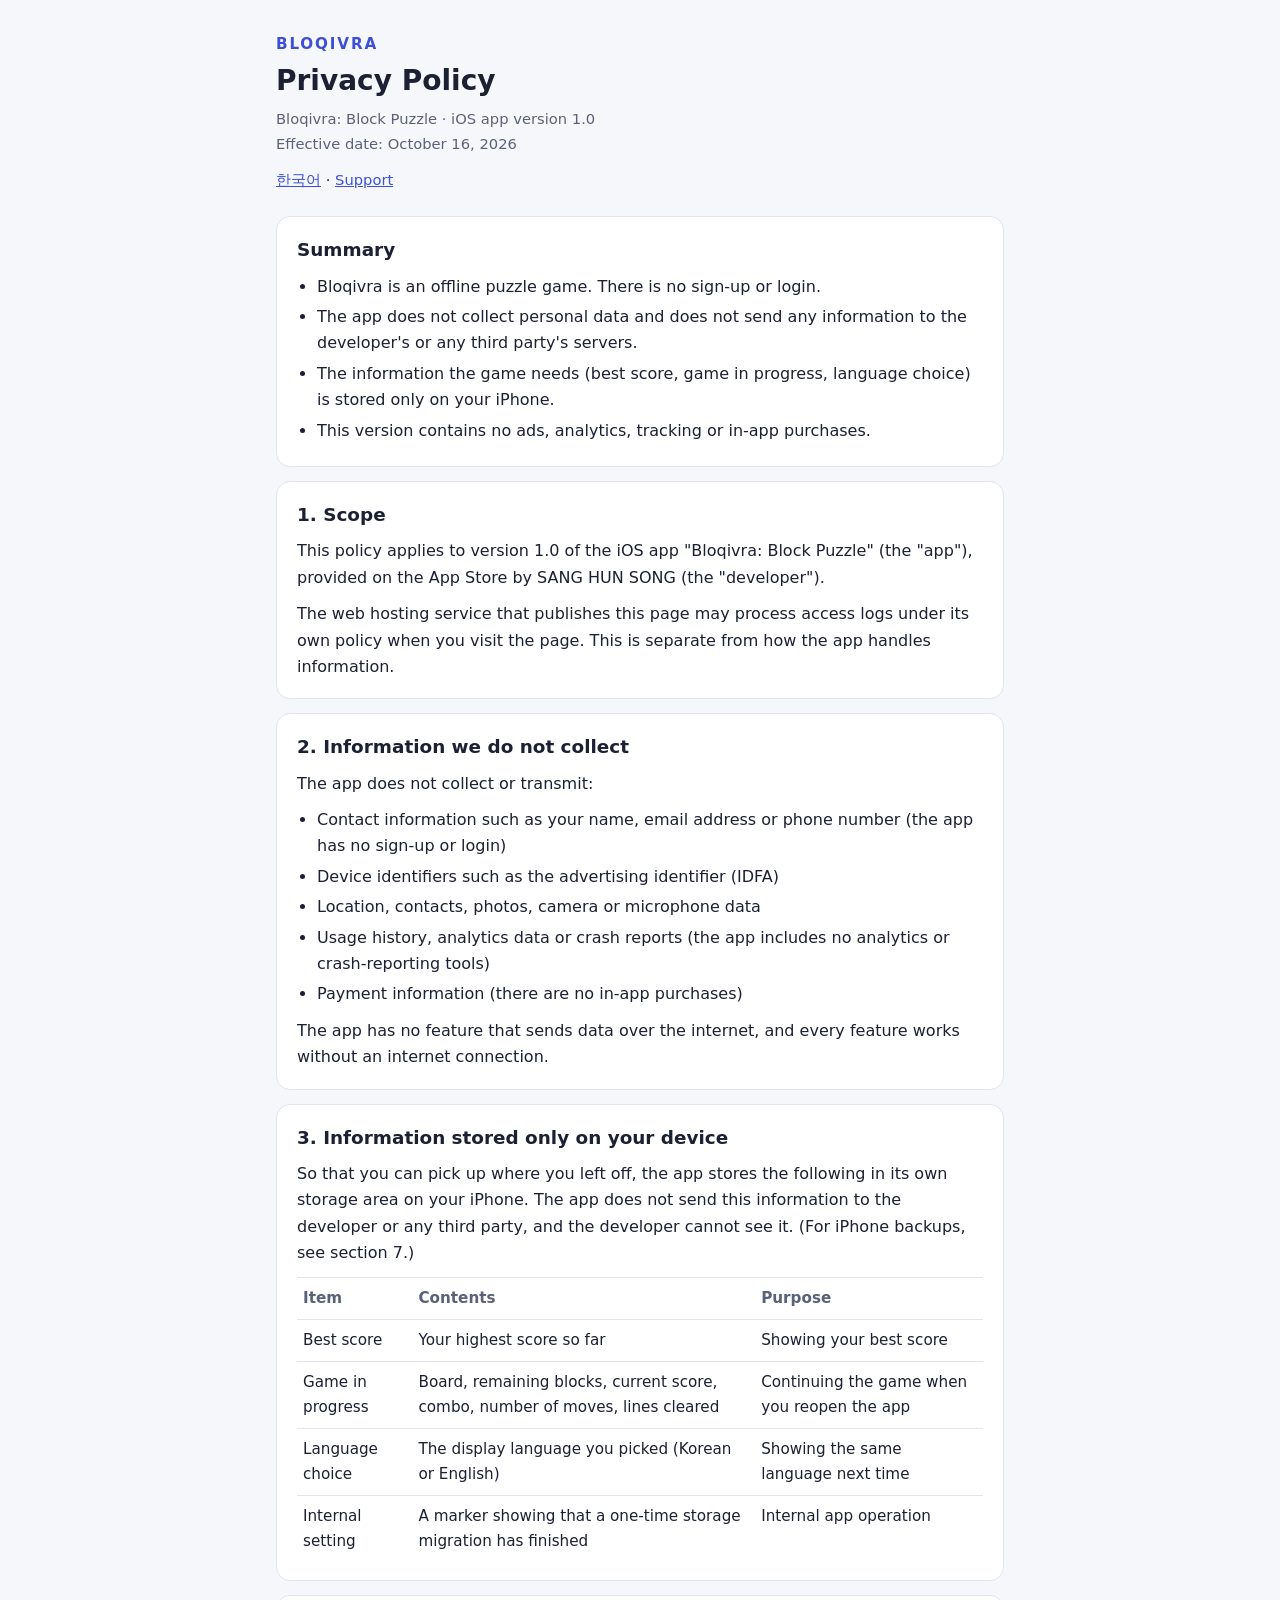
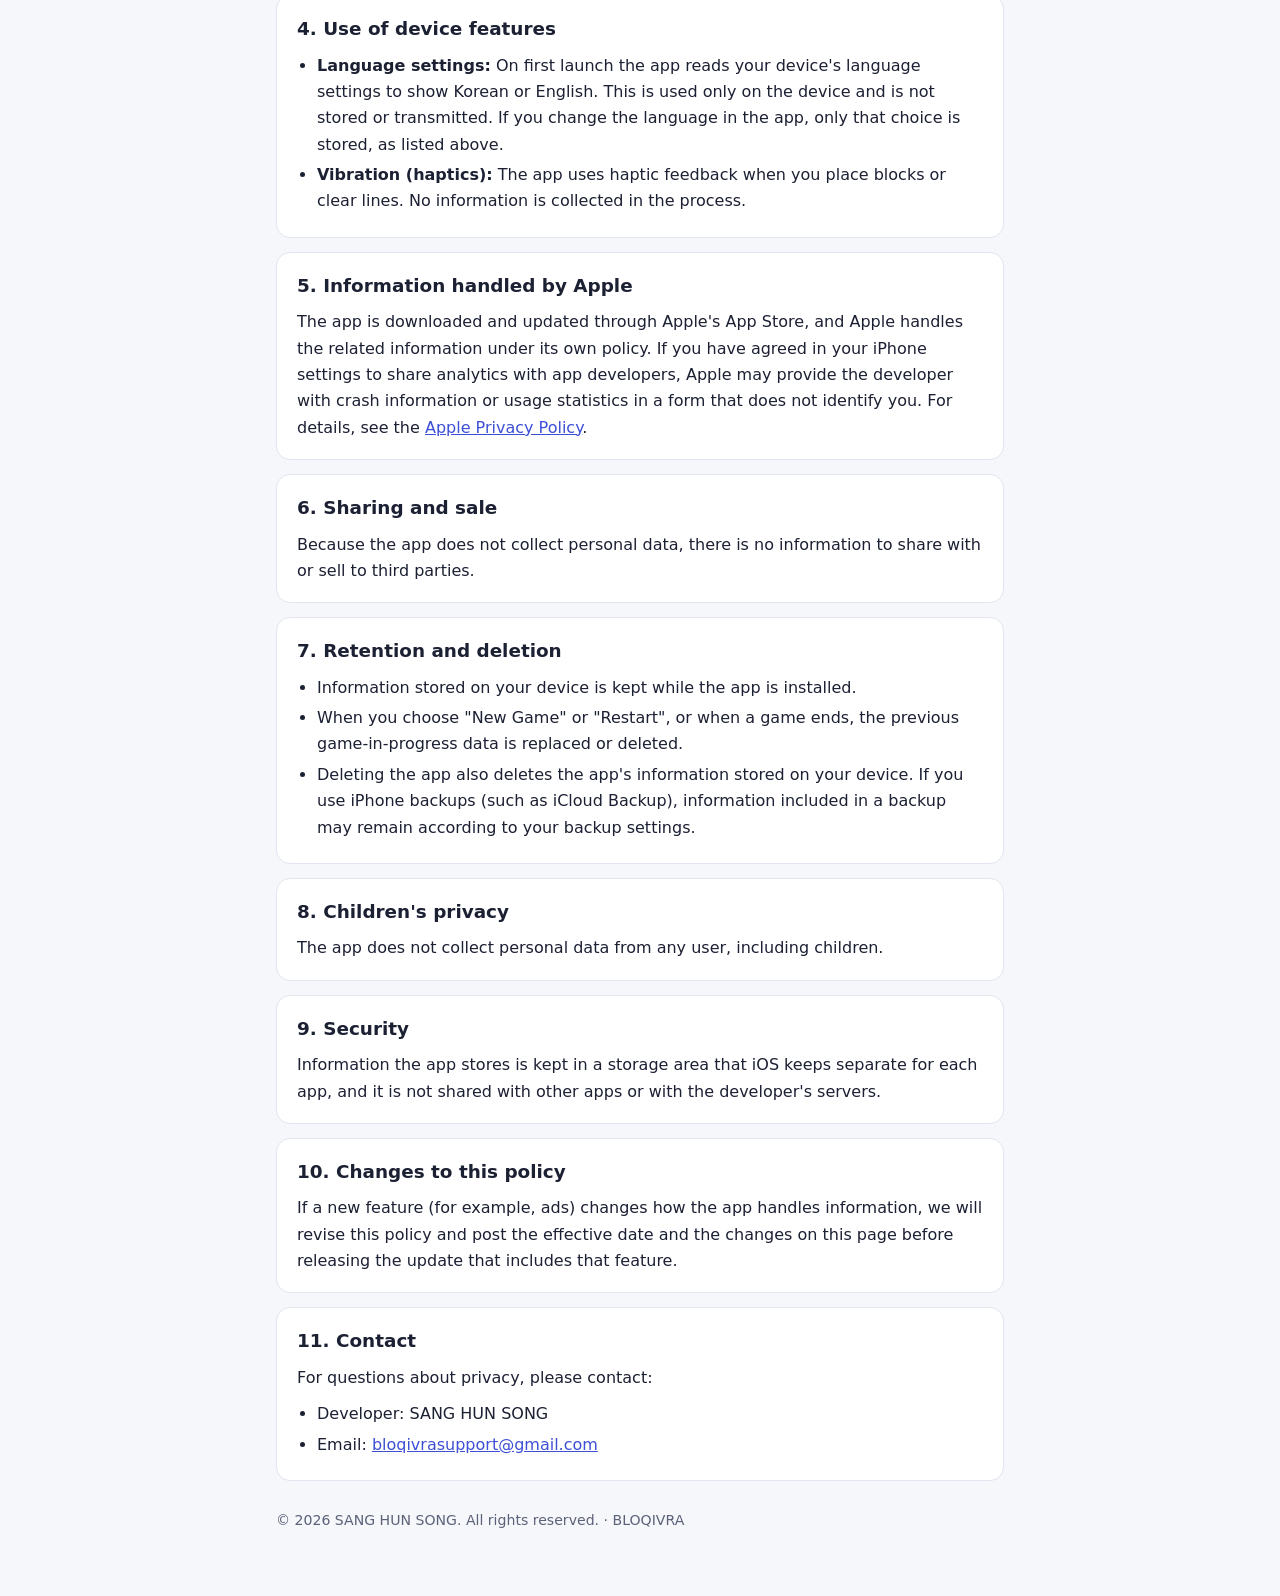
==== bloqivra/en/privacy.html @ 3c146c0e "Add BLOQIVRA privacy policy and support pages - Korean and English privacy policy and support pages " ====
<!doctype html>
<html lang="en">
<head>
  <meta charset="utf-8">
  <meta name="viewport" content="width=device-width, initial-scale=1">
  <title>Privacy Policy - Bloqivra: Block Puzzle</title>
  <link rel="stylesheet" href="../style.css">
</head>
<body>
<main>
  <header class="page">
    <div class="brand">BLOQIVRA</div>
    <h1>Privacy Policy</h1>
    <p class="meta">Bloqivra: Block Puzzle · iOS app version 1.0</p>
    <p class="meta">Effective date: <time datetime="2026-10-16">October 16, 2026</time></p>
    <nav class="lang"><a href="../ko/privacy.html" hreflang="ko" lang="ko">한국어</a> · <a href="support.html">Support</a></nav>
  </header>

  <section id="summary">
    <h2>Summary</h2>
    <ul>
      <li>Bloqivra is an offline puzzle game. There is no sign-up or login.</li>
      <li>The app does not collect personal data and does not send any information to the developer's or any third party's servers.</li>
      <li>The information the game needs (best score, game in progress, language choice) is stored only on your iPhone.</li>
      <li>This version contains no ads, analytics, tracking or in-app purchases.</li>
    </ul>
  </section>

  <section id="scope">
    <h2>1. Scope</h2>
    <p>This policy applies to version 1.0 of the iOS app "Bloqivra: Block Puzzle" (the "app"), provided on the App Store by SANG HUN SONG (the "developer").</p>
    <p>The web hosting service that publishes this page may process access logs under its own policy when you visit the page. This is separate from how the app handles information.</p>
  </section>

  <section id="not-collected">
    <h2>2. Information we do not collect</h2>
    <p>The app does not collect or transmit:</p>
    <ul>
      <li>Contact information such as your name, email address or phone number (the app has no sign-up or login)</li>
      <li>Device identifiers such as the advertising identifier (IDFA)</li>
      <li>Location, contacts, photos, camera or microphone data</li>
      <li>Usage history, analytics data or crash reports (the app includes no analytics or crash-reporting tools)</li>
      <li>Payment information (there are no in-app purchases)</li>
    </ul>
    <p>The app has no feature that sends data over the internet, and every feature works without an internet connection.</p>
  </section>

  <section id="on-device">
    <h2>3. Information stored only on your device</h2>
    <p>So that you can pick up where you left off, the app stores the following in its own storage area on your iPhone. The app does not send this information to the developer or any third party, and the developer cannot see it. (For iPhone backups, see section 7.)</p>
    <div class="table-wrap">
      <table>
        <tr><th>Item</th><th>Contents</th><th>Purpose</th></tr>
        <tr><td>Best score</td><td>Your highest score so far</td><td>Showing your best score</td></tr>
        <tr><td>Game in progress</td><td>Board, remaining blocks, current score, combo, number of moves, lines cleared</td><td>Continuing the game when you reopen the app</td></tr>
        <tr><td>Language choice</td><td>The display language you picked (Korean or English)</td><td>Showing the same language next time</td></tr>
        <tr><td>Internal setting</td><td>A marker showing that a one-time storage migration has finished</td><td>Internal app operation</td></tr>
      </table>
    </div>
  </section>

  <section id="device-features">
    <h2>4. Use of device features</h2>
    <ul>
      <li><strong>Language settings:</strong> On first launch the app reads your device's language settings to show Korean or English. This is used only on the device and is not stored or transmitted. If you change the language in the app, only that choice is stored, as listed above.</li>
      <li><strong>Vibration (haptics):</strong> The app uses haptic feedback when you place blocks or clear lines. No information is collected in the process.</li>
    </ul>
  </section>

  <section id="apple">
    <h2>5. Information handled by Apple</h2>
    <p>The app is downloaded and updated through Apple's App Store, and Apple handles the related information under its own policy. If you have agreed in your iPhone settings to share analytics with app developers, Apple may provide the developer with crash information or usage statistics in a form that does not identify you. For details, see the <a href="https://www.apple.com/legal/privacy/">Apple Privacy Policy</a>.</p>
  </section>

  <section id="sharing">
    <h2>6. Sharing and sale</h2>
    <p>Because the app does not collect personal data, there is no information to share with or sell to third parties.</p>
  </section>

  <section id="retention-deletion">
    <h2>7. Retention and deletion</h2>
    <ul>
      <li>Information stored on your device is kept while the app is installed.</li>
      <li>When you choose "New Game" or "Restart", or when a game ends, the previous game-in-progress data is replaced or deleted.</li>
      <li>Deleting the app also deletes the app's information stored on your device. If you use iPhone backups (such as iCloud Backup), information included in a backup may remain according to your backup settings.</li>
    </ul>
  </section>

  <section id="children">
    <h2>8. Children's privacy</h2>
    <p>The app does not collect personal data from any user, including children.</p>
  </section>

  <section id="security">
    <h2>9. Security</h2>
    <p>Information the app stores is kept in a storage area that iOS keeps separate for each app, and it is not shared with other apps or with the developer's servers.</p>
  </section>

  <section id="changes">
    <h2>10. Changes to this policy</h2>
    <p>If a new feature (for example, ads) changes how the app handles information, we will revise this policy and post the effective date and the changes on this page before releasing the update that includes that feature.</p>
  </section>

  <section id="contact">
    <h2>11. Contact</h2>
    <p>For questions about privacy, please contact:</p>
    <ul>
      <li>Developer: SANG HUN SONG</li>
      <li>Email: <a href="mailto:bloqivrasupport@gmail.com">bloqivrasupport@gmail.com</a></li>
    </ul>
  </section>

  <footer>© 2026 SANG HUN SONG. All rights reserved. · BLOQIVRA</footer>
</main>
</body>
</html>
---- bloqivra/style.css ----
/* Shared style for the BLOQIVRA privacy and support pages. No external fonts, scripts or trackers. */
:root {
  --bg: #f6f7fb;
  --card: #ffffff;
  --text: #1c2033;
  --muted: #5b6178;
  --line: #e2e5ef;
  --accent: #3d4fd6;
  --todo-bg: #fff1b8;
  --todo-text: #5c4500;
}
@media (prefers-color-scheme: dark) {
  :root {
    --bg: #10142a;
    --card: #181d38;
    --text: #e9ebf5;
    --muted: #a3a9c4;
    --line: #2a3054;
    --accent: #8f9cff;
    --todo-bg: #5c4a00;
    --todo-text: #fff1b8;
  }
}
* { box-sizing: border-box; }
html { -webkit-text-size-adjust: 100%; }
body {
  margin: 0;
  background: var(--bg);
  color: var(--text);
  font-family: system-ui, -apple-system, 'Segoe UI', Roboto, 'Apple SD Gothic Neo', 'Noto Sans KR', 'Malgun Gothic', sans-serif;
  line-height: 1.65;
}
main {
  max-width: 760px;
  margin: 0 auto;
  padding: 32px 16px 64px;
}
header.page { margin-bottom: 24px; }
.brand {
  font-weight: 800;
  letter-spacing: 0.12em;
  color: var(--accent);
  font-size: 0.95rem;
}
h1 { font-size: 1.75rem; line-height: 1.3; margin: 6px 0 8px; }
h2 { font-size: 1.15rem; margin: 0 0 8px; }
.meta { color: var(--muted); font-size: 0.92rem; margin: 0; }
nav.lang { font-size: 0.92rem; margin-top: 12px; }
nav.lang a, a { color: var(--accent); }
section {
  background: var(--card);
  border: 1px solid var(--line);
  border-radius: 14px;
  padding: 18px 20px;
  margin: 0 0 14px;
}
section p, section ul { margin: 0 0 10px; }
section > :last-child { margin-bottom: 0; }
ul { padding-left: 1.25em; }
li { margin: 4px 0; }
table { width: 100%; border-collapse: collapse; font-size: 0.95rem; }
th, td { text-align: left; vertical-align: top; padding: 8px 6px; border-top: 1px solid var(--line); }
th { color: var(--muted); font-weight: 600; }
.table-wrap { overflow-x: auto; }
mark.todo {
  background: var(--todo-bg);
  color: var(--todo-text);
  border-radius: 4px;
  padding: 0 4px;
  font-weight: 600;
}
footer { color: var(--muted); font-size: 0.88rem; margin-top: 28px; }
.choices { display: grid; gap: 12px; grid-template-columns: repeat(auto-fit, minmax(220px, 1fr)); }
.choices a {
  display: block;
  background: var(--card);
  border: 1px solid var(--line);
  border-radius: 14px;
  padding: 16px 18px;
  text-decoration: none;
  font-weight: 600;
}
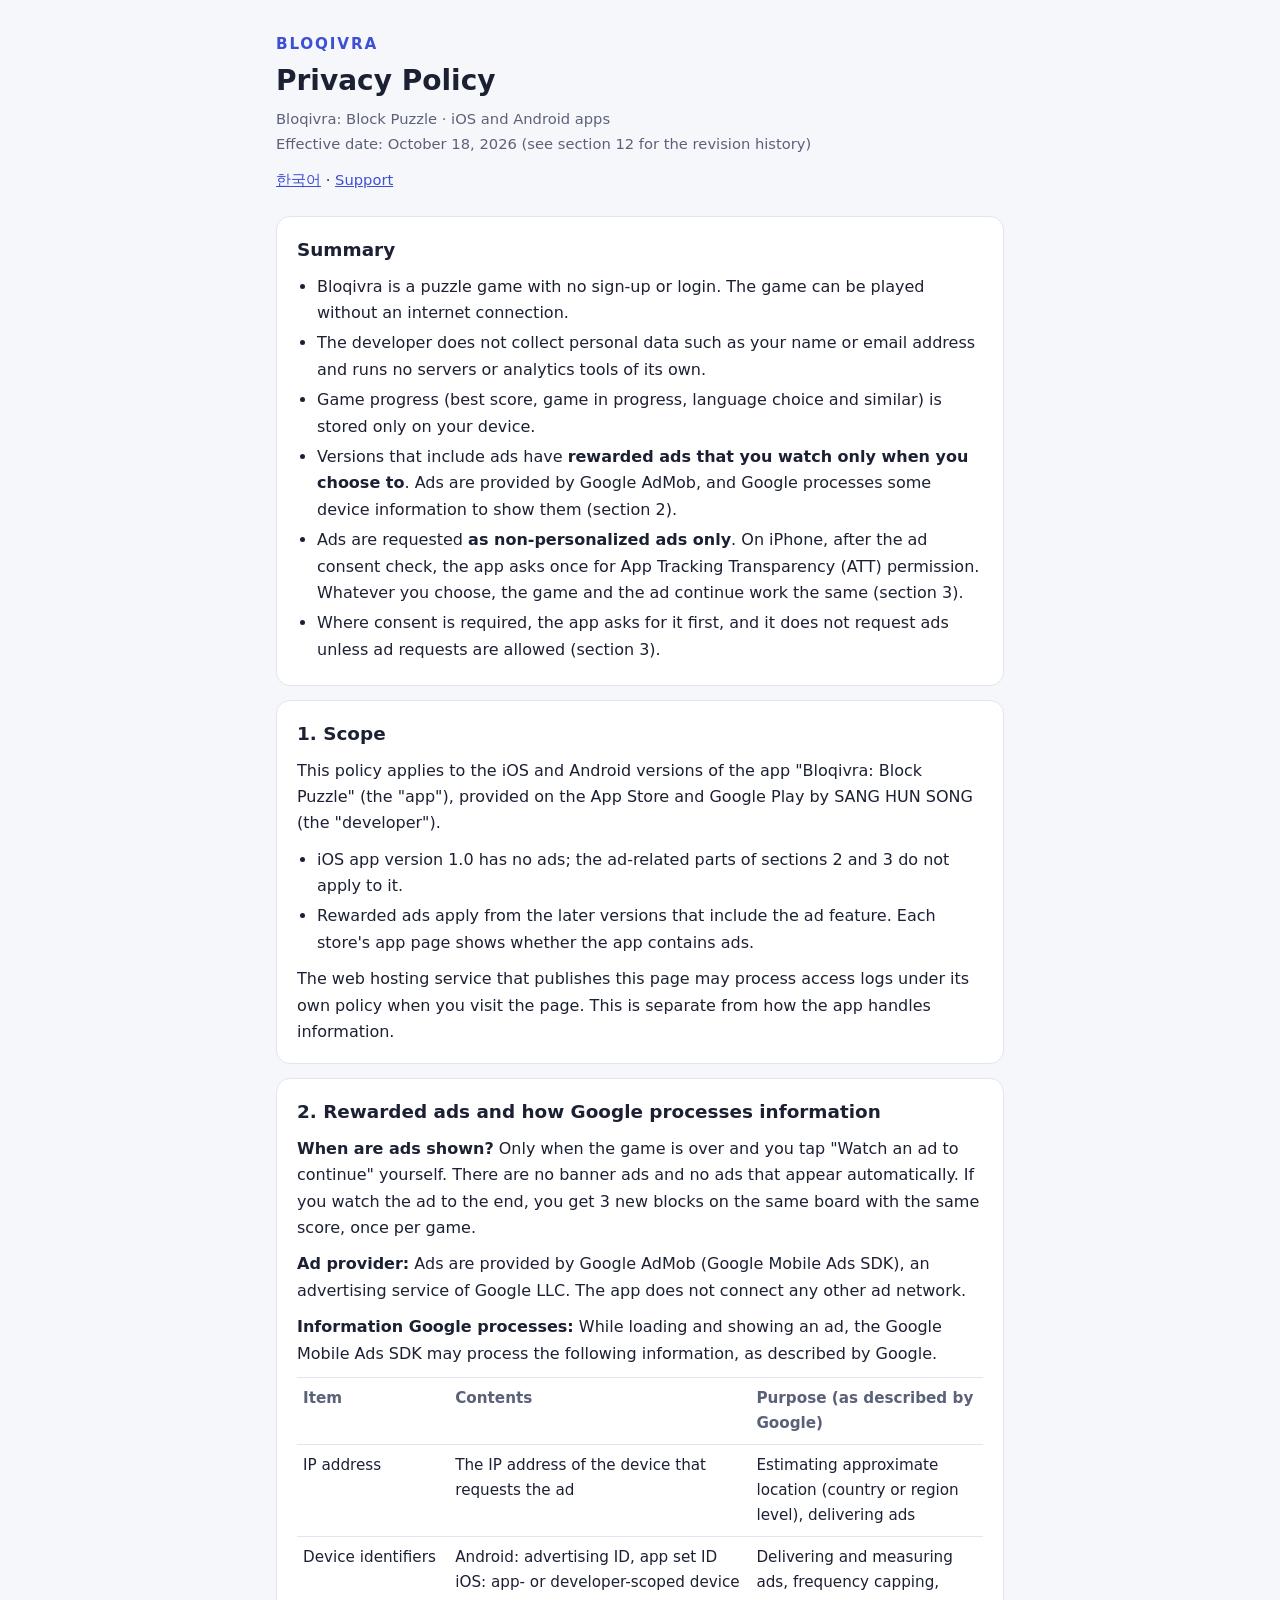
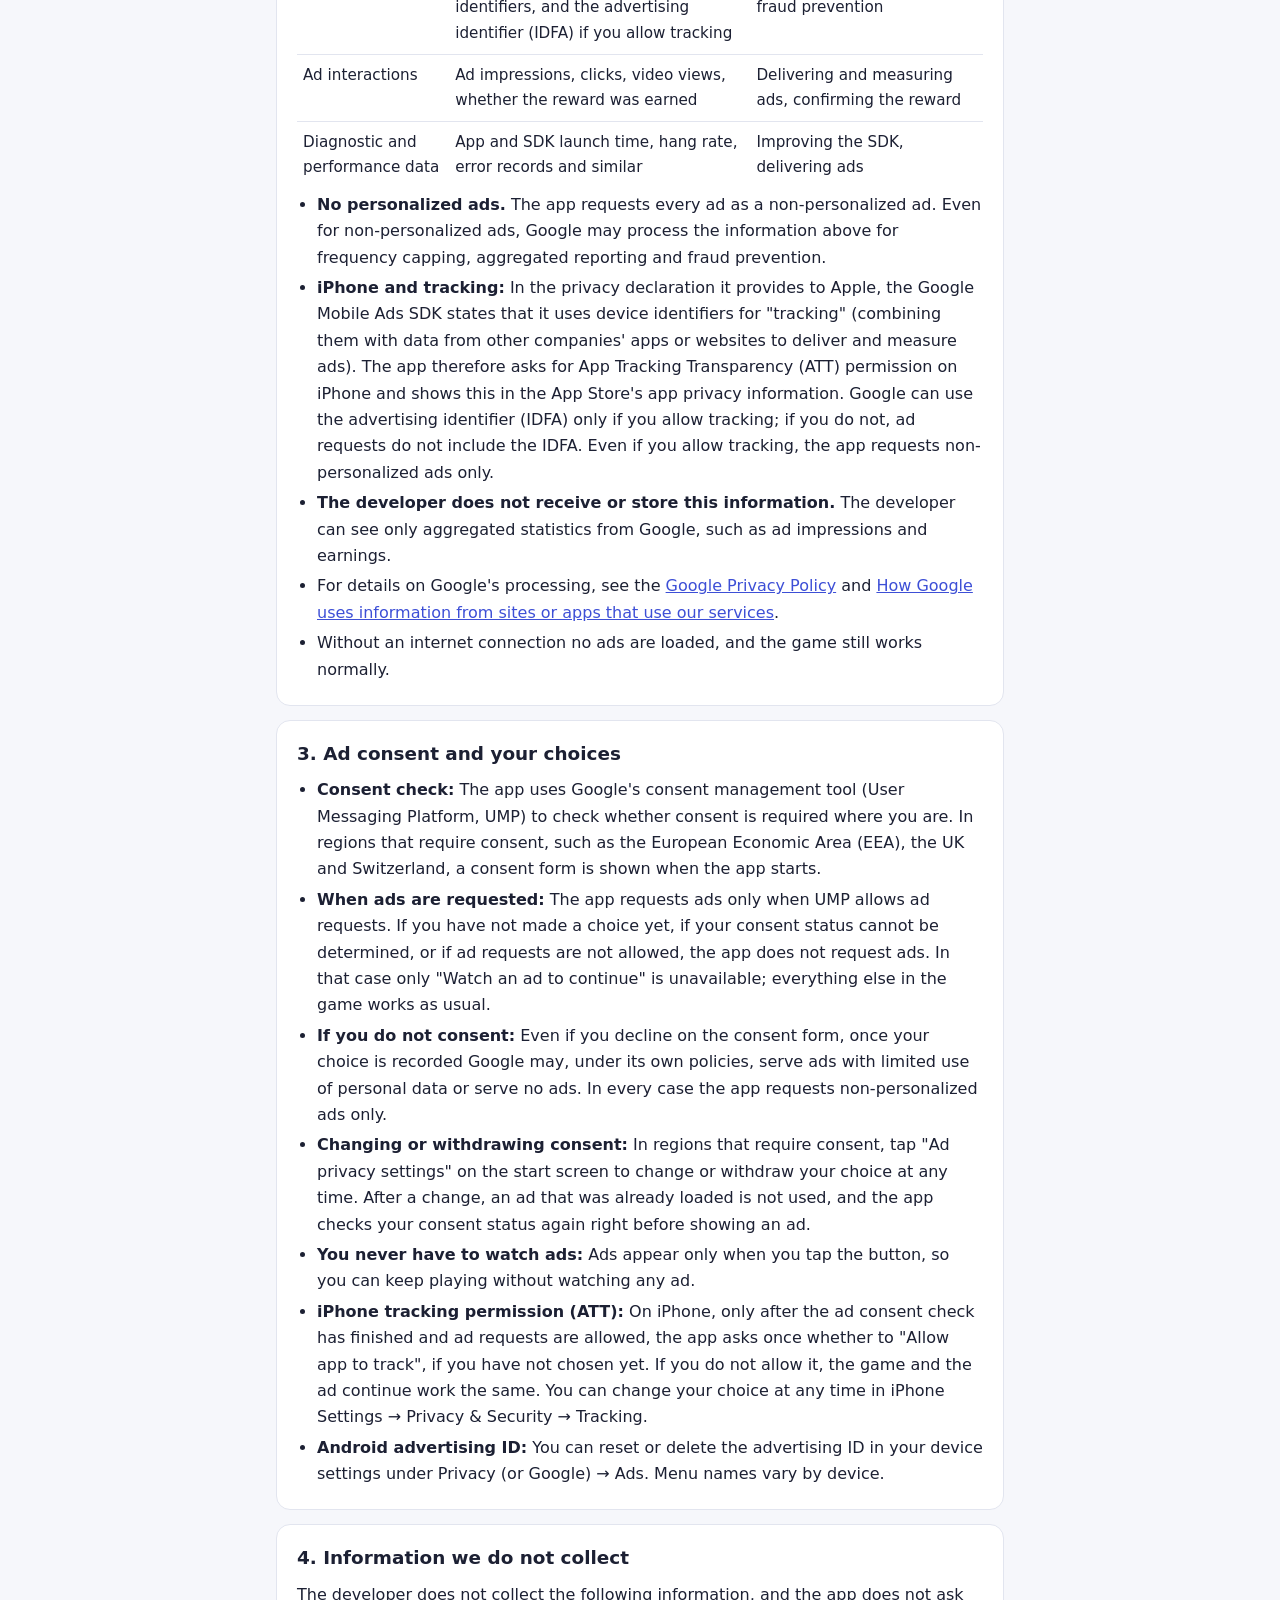
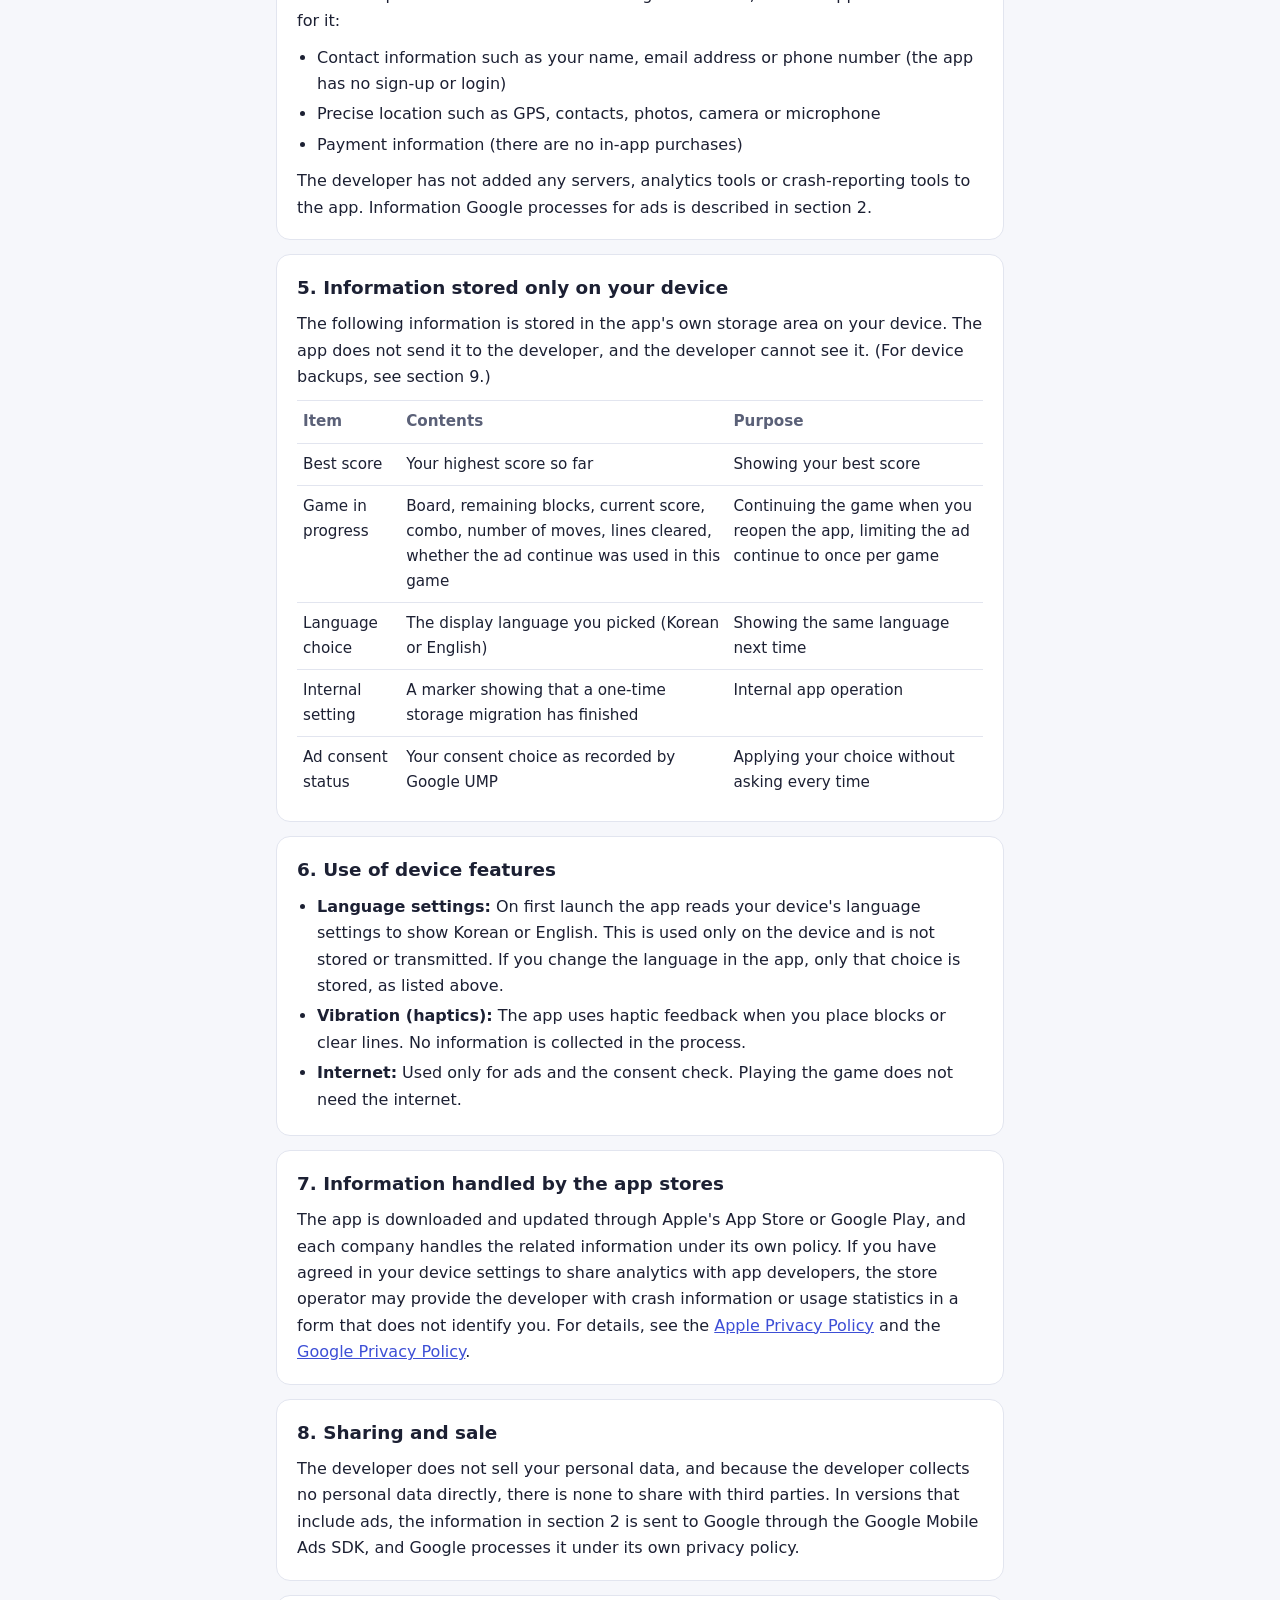
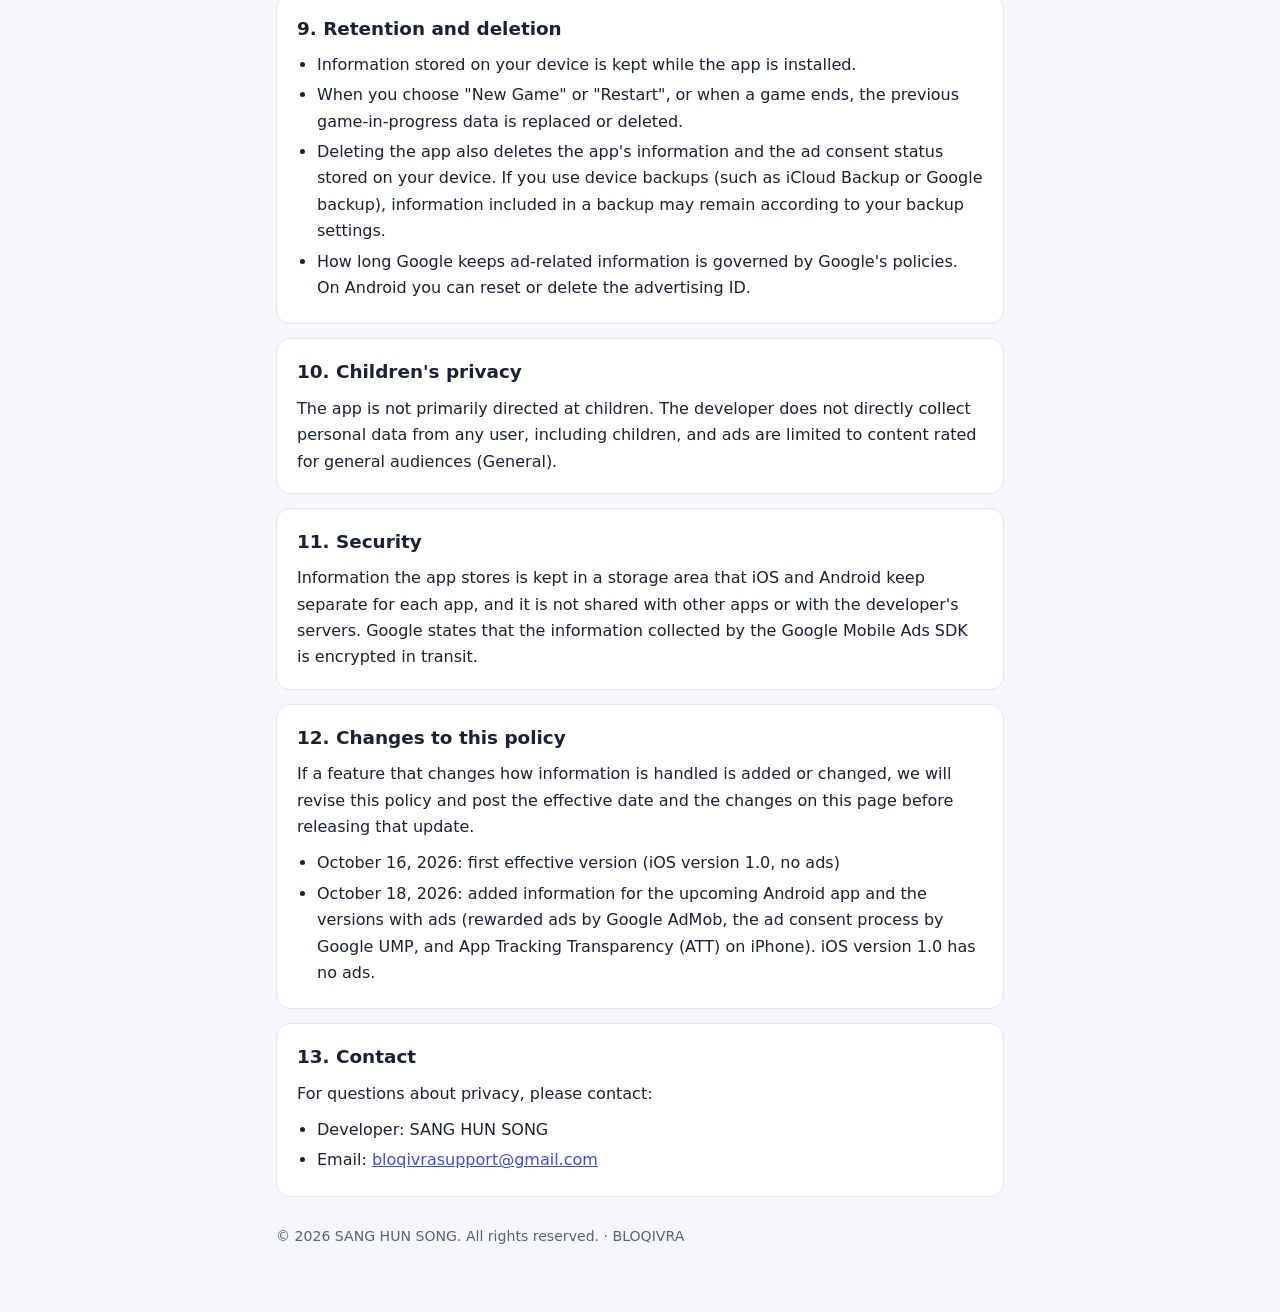
==== commit 8a09ee9c: "Update BLOQIVRA privacy policy and support pages (effective 2026-10-18) Adds the information for the" ====
--- a/bloqivra/en/privacy.html
+++ b/bloqivra/en/privacy.html
@@ -11,98 +11,145 @@
   <header class="page">
     <div class="brand">BLOQIVRA</div>
     <h1>Privacy Policy</h1>
-    <p class="meta">Bloqivra: Block Puzzle · iOS app version 1.0</p>
-    <p class="meta">Effective date: <time datetime="2026-10-16">October 16, 2026</time></p>
+    <p class="meta">Bloqivra: Block Puzzle · iOS and Android apps</p>
+    <p class="meta">Effective date: <time datetime="2026-10-18">October 18, 2026</time> (see section 12 for the revision history)</p>
     <nav class="lang"><a href="../ko/privacy.html" hreflang="ko" lang="ko">한국어</a> · <a href="support.html">Support</a></nav>
   </header>
 
   <section id="summary">
     <h2>Summary</h2>
     <ul>
-      <li>Bloqivra is an offline puzzle game. There is no sign-up or login.</li>
-      <li>The app does not collect personal data and does not send any information to the developer's or any third party's servers.</li>
-      <li>The information the game needs (best score, game in progress, language choice) is stored only on your iPhone.</li>
-      <li>This version contains no ads, analytics, tracking or in-app purchases.</li>
+      <li>Bloqivra is a puzzle game with no sign-up or login. The game can be played without an internet connection.</li>
+      <li>The developer does not collect personal data such as your name or email address and runs no servers or analytics tools of its own.</li>
+      <li>Game progress (best score, game in progress, language choice and similar) is stored only on your device.</li>
+      <li>Versions that include ads have <strong>rewarded ads that you watch only when you choose to</strong>. Ads are provided by Google AdMob, and Google processes some device information to show them (section 2).</li>
+      <li>Ads are requested <strong>as non-personalized ads only</strong>. On iPhone, after the ad consent check, the app asks once for App Tracking Transparency (ATT) permission. Whatever you choose, the game and the ad continue work the same (section 3).</li>
+      <li>Where consent is required, the app asks for it first, and it does not request ads unless ad requests are allowed (section 3).</li>
     </ul>
   </section>
 
   <section id="scope">
     <h2>1. Scope</h2>
-    <p>This policy applies to version 1.0 of the iOS app "Bloqivra: Block Puzzle" (the "app"), provided on the App Store by SANG HUN SONG (the "developer").</p>
+    <p>This policy applies to the iOS and Android versions of the app "Bloqivra: Block Puzzle" (the "app"), provided on the App Store and Google Play by SANG HUN SONG (the "developer").</p>
+    <ul>
+      <li>iOS app version 1.0 has no ads; the ad-related parts of sections 2 and 3 do not apply to it.</li>
+      <li>Rewarded ads apply from the later versions that include the ad feature. Each store's app page shows whether the app contains ads.</li>
+    </ul>
     <p>The web hosting service that publishes this page may process access logs under its own policy when you visit the page. This is separate from how the app handles information.</p>
   </section>
 
+  <section id="ads">
+    <h2>2. Rewarded ads and how Google processes information</h2>
+    <p><strong>When are ads shown?</strong> Only when the game is over and you tap "Watch an ad to continue" yourself. There are no banner ads and no ads that appear automatically. If you watch the ad to the end, you get 3 new blocks on the same board with the same score, once per game.</p>
+    <p><strong>Ad provider:</strong> Ads are provided by Google AdMob (Google Mobile Ads SDK), an advertising service of Google LLC. The app does not connect any other ad network.</p>
+    <p><strong>Information Google processes:</strong> While loading and showing an ad, the Google Mobile Ads SDK may process the following information, as described by Google.</p>
+    <div class="table-wrap">
+      <table>
+        <tr><th>Item</th><th>Contents</th><th>Purpose (as described by Google)</th></tr>
+        <tr><td>IP address</td><td>The IP address of the device that requests the ad</td><td>Estimating approximate location (country or region level), delivering ads</td></tr>
+        <tr><td>Device identifiers</td><td>Android: advertising ID, app set ID<br>iOS: app- or developer-scoped device identifiers, and the advertising identifier (IDFA) if you allow tracking</td><td>Delivering and measuring ads, frequency capping, fraud prevention</td></tr>
+        <tr><td>Ad interactions</td><td>Ad impressions, clicks, video views, whether the reward was earned</td><td>Delivering and measuring ads, confirming the reward</td></tr>
+        <tr><td>Diagnostic and performance data</td><td>App and SDK launch time, hang rate, error records and similar</td><td>Improving the SDK, delivering ads</td></tr>
+      </table>
+    </div>
+    <ul>
+      <li><strong>No personalized ads.</strong> The app requests every ad as a non-personalized ad. Even for non-personalized ads, Google may process the information above for frequency capping, aggregated reporting and fraud prevention.</li>
+      <li><strong>iPhone and tracking:</strong> In the privacy declaration it provides to Apple, the Google Mobile Ads SDK states that it uses device identifiers for "tracking" (combining them with data from other companies' apps or websites to deliver and measure ads). The app therefore asks for App Tracking Transparency (ATT) permission on iPhone and shows this in the App Store's app privacy information. Google can use the advertising identifier (IDFA) only if you allow tracking; if you do not, ad requests do not include the IDFA. Even if you allow tracking, the app requests non-personalized ads only.</li>
+      <li><strong>The developer does not receive or store this information.</strong> The developer can see only aggregated statistics from Google, such as ad impressions and earnings.</li>
+      <li>For details on Google's processing, see the <a href="https://policies.google.com/privacy">Google Privacy Policy</a> and <a href="https://policies.google.com/technologies/partner-sites">How Google uses information from sites or apps that use our services</a>.</li>
+      <li>Without an internet connection no ads are loaded, and the game still works normally.</li>
+    </ul>
+  </section>
+
+  <section id="consent">
+    <h2>3. Ad consent and your choices</h2>
+    <ul>
+      <li><strong>Consent check:</strong> The app uses Google's consent management tool (User Messaging Platform, UMP) to check whether consent is required where you are. In regions that require consent, such as the European Economic Area (EEA), the UK and Switzerland, a consent form is shown when the app starts.</li>
+      <li><strong>When ads are requested:</strong> The app requests ads only when UMP allows ad requests. If you have not made a choice yet, if your consent status cannot be determined, or if ad requests are not allowed, the app does not request ads. In that case only "Watch an ad to continue" is unavailable; everything else in the game works as usual.</li>
+      <li><strong>If you do not consent:</strong> Even if you decline on the consent form, once your choice is recorded Google may, under its own policies, serve ads with limited use of personal data or serve no ads. In every case the app requests non-personalized ads only.</li>
+      <li><strong>Changing or withdrawing consent:</strong> In regions that require consent, tap "Ad privacy settings" on the start screen to change or withdraw your choice at any time. After a change, an ad that was already loaded is not used, and the app checks your consent status again right before showing an ad.</li>
+      <li><strong>You never have to watch ads:</strong> Ads appear only when you tap the button, so you can keep playing without watching any ad.</li>
+      <li><strong>iPhone tracking permission (ATT):</strong> On iPhone, only after the ad consent check has finished and ad requests are allowed, the app asks once whether to "Allow app to track", if you have not chosen yet. If you do not allow it, the game and the ad continue work the same. You can change your choice at any time in iPhone Settings → Privacy &amp; Security → Tracking.</li>
+      <li><strong>Android advertising ID:</strong> You can reset or delete the advertising ID in your device settings under Privacy (or Google) → Ads. Menu names vary by device.</li>
+    </ul>
+  </section>
+
   <section id="not-collected">
-    <h2>2. Information we do not collect</h2>
-    <p>The app does not collect or transmit:</p>
+    <h2>4. Information we do not collect</h2>
+    <p>The developer does not collect the following information, and the app does not ask for it:</p>
     <ul>
       <li>Contact information such as your name, email address or phone number (the app has no sign-up or login)</li>
-      <li>Device identifiers such as the advertising identifier (IDFA)</li>
-      <li>Location, contacts, photos, camera or microphone data</li>
-      <li>Usage history, analytics data or crash reports (the app includes no analytics or crash-reporting tools)</li>
+      <li>Precise location such as GPS, contacts, photos, camera or microphone</li>
       <li>Payment information (there are no in-app purchases)</li>
-    </ul>
-    <p>The app has no feature that sends data over the internet, and every feature works without an internet connection.</p>
+          </ul>
+    <p>The developer has not added any servers, analytics tools or crash-reporting tools to the app. Information Google processes for ads is described in section 2.</p>
   </section>
 
   <section id="on-device">
-    <h2>3. Information stored only on your device</h2>
-    <p>So that you can pick up where you left off, the app stores the following in its own storage area on your iPhone. The app does not send this information to the developer or any third party, and the developer cannot see it. (For iPhone backups, see section 7.)</p>
+    <h2>5. Information stored only on your device</h2>
+    <p>The following information is stored in the app's own storage area on your device. The app does not send it to the developer, and the developer cannot see it. (For device backups, see section 9.)</p>
     <div class="table-wrap">
       <table>
         <tr><th>Item</th><th>Contents</th><th>Purpose</th></tr>
         <tr><td>Best score</td><td>Your highest score so far</td><td>Showing your best score</td></tr>
-        <tr><td>Game in progress</td><td>Board, remaining blocks, current score, combo, number of moves, lines cleared</td><td>Continuing the game when you reopen the app</td></tr>
+        <tr><td>Game in progress</td><td>Board, remaining blocks, current score, combo, number of moves, lines cleared, whether the ad continue was used in this game</td><td>Continuing the game when you reopen the app, limiting the ad continue to once per game</td></tr>
         <tr><td>Language choice</td><td>The display language you picked (Korean or English)</td><td>Showing the same language next time</td></tr>
         <tr><td>Internal setting</td><td>A marker showing that a one-time storage migration has finished</td><td>Internal app operation</td></tr>
+        <tr><td>Ad consent status</td><td>Your consent choice as recorded by Google UMP</td><td>Applying your choice without asking every time</td></tr>
       </table>
     </div>
   </section>
 
   <section id="device-features">
-    <h2>4. Use of device features</h2>
+    <h2>6. Use of device features</h2>
     <ul>
       <li><strong>Language settings:</strong> On first launch the app reads your device's language settings to show Korean or English. This is used only on the device and is not stored or transmitted. If you change the language in the app, only that choice is stored, as listed above.</li>
       <li><strong>Vibration (haptics):</strong> The app uses haptic feedback when you place blocks or clear lines. No information is collected in the process.</li>
+      <li><strong>Internet:</strong> Used only for ads and the consent check. Playing the game does not need the internet.</li>
     </ul>
   </section>
 
-  <section id="apple">
-    <h2>5. Information handled by Apple</h2>
-    <p>The app is downloaded and updated through Apple's App Store, and Apple handles the related information under its own policy. If you have agreed in your iPhone settings to share analytics with app developers, Apple may provide the developer with crash information or usage statistics in a form that does not identify you. For details, see the <a href="https://www.apple.com/legal/privacy/">Apple Privacy Policy</a>.</p>
+  <section id="stores">
+    <h2>7. Information handled by the app stores</h2>
+    <p>The app is downloaded and updated through Apple's App Store or Google Play, and each company handles the related information under its own policy. If you have agreed in your device settings to share analytics with app developers, the store operator may provide the developer with crash information or usage statistics in a form that does not identify you. For details, see the <a href="https://www.apple.com/legal/privacy/">Apple Privacy Policy</a> and the <a href="https://policies.google.com/privacy">Google Privacy Policy</a>.</p>
   </section>
 
   <section id="sharing">
-    <h2>6. Sharing and sale</h2>
-    <p>Because the app does not collect personal data, there is no information to share with or sell to third parties.</p>
+    <h2>8. Sharing and sale</h2>
+    <p>The developer does not sell your personal data, and because the developer collects no personal data directly, there is none to share with third parties. In versions that include ads, the information in section 2 is sent to Google through the Google Mobile Ads SDK, and Google processes it under its own privacy policy.</p>
   </section>
 
   <section id="retention-deletion">
-    <h2>7. Retention and deletion</h2>
+    <h2>9. Retention and deletion</h2>
     <ul>
       <li>Information stored on your device is kept while the app is installed.</li>
       <li>When you choose "New Game" or "Restart", or when a game ends, the previous game-in-progress data is replaced or deleted.</li>
-      <li>Deleting the app also deletes the app's information stored on your device. If you use iPhone backups (such as iCloud Backup), information included in a backup may remain according to your backup settings.</li>
+      <li>Deleting the app also deletes the app's information and the ad consent status stored on your device. If you use device backups (such as iCloud Backup or Google backup), information included in a backup may remain according to your backup settings.</li>
+      <li>How long Google keeps ad-related information is governed by Google's policies. On Android you can reset or delete the advertising ID.</li>
     </ul>
   </section>
 
   <section id="children">
-    <h2>8. Children's privacy</h2>
-    <p>The app does not collect personal data from any user, including children.</p>
+    <h2>10. Children's privacy</h2>
+    <p>The app is not primarily directed at children. The developer does not directly collect personal data from any user, including children, and ads are limited to content rated for general audiences (General).</p>
   </section>
 
   <section id="security">
-    <h2>9. Security</h2>
-    <p>Information the app stores is kept in a storage area that iOS keeps separate for each app, and it is not shared with other apps or with the developer's servers.</p>
+    <h2>11. Security</h2>
+    <p>Information the app stores is kept in a storage area that iOS and Android keep separate for each app, and it is not shared with other apps or with the developer's servers. Google states that the information collected by the Google Mobile Ads SDK is encrypted in transit.</p>
   </section>
 
   <section id="changes">
-    <h2>10. Changes to this policy</h2>
-    <p>If a new feature (for example, ads) changes how the app handles information, we will revise this policy and post the effective date and the changes on this page before releasing the update that includes that feature.</p>
+    <h2>12. Changes to this policy</h2>
+    <p>If a feature that changes how information is handled is added or changed, we will revise this policy and post the effective date and the changes on this page before releasing that update.</p>
+    <ul>
+      <li>October 16, 2026: first effective version (iOS version 1.0, no ads)</li>
+      <li>October 18, 2026: added information for the upcoming Android app and the versions with ads (rewarded ads by Google AdMob, the ad consent process by Google UMP, and App Tracking Transparency (ATT) on iPhone). iOS version 1.0 has no ads.</li>
+    </ul>
   </section>
 
   <section id="contact">
-    <h2>11. Contact</h2>
+    <h2>13. Contact</h2>
     <p>For questions about privacy, please contact:</p>
     <ul>
       <li>Developer: SANG HUN SONG</li>
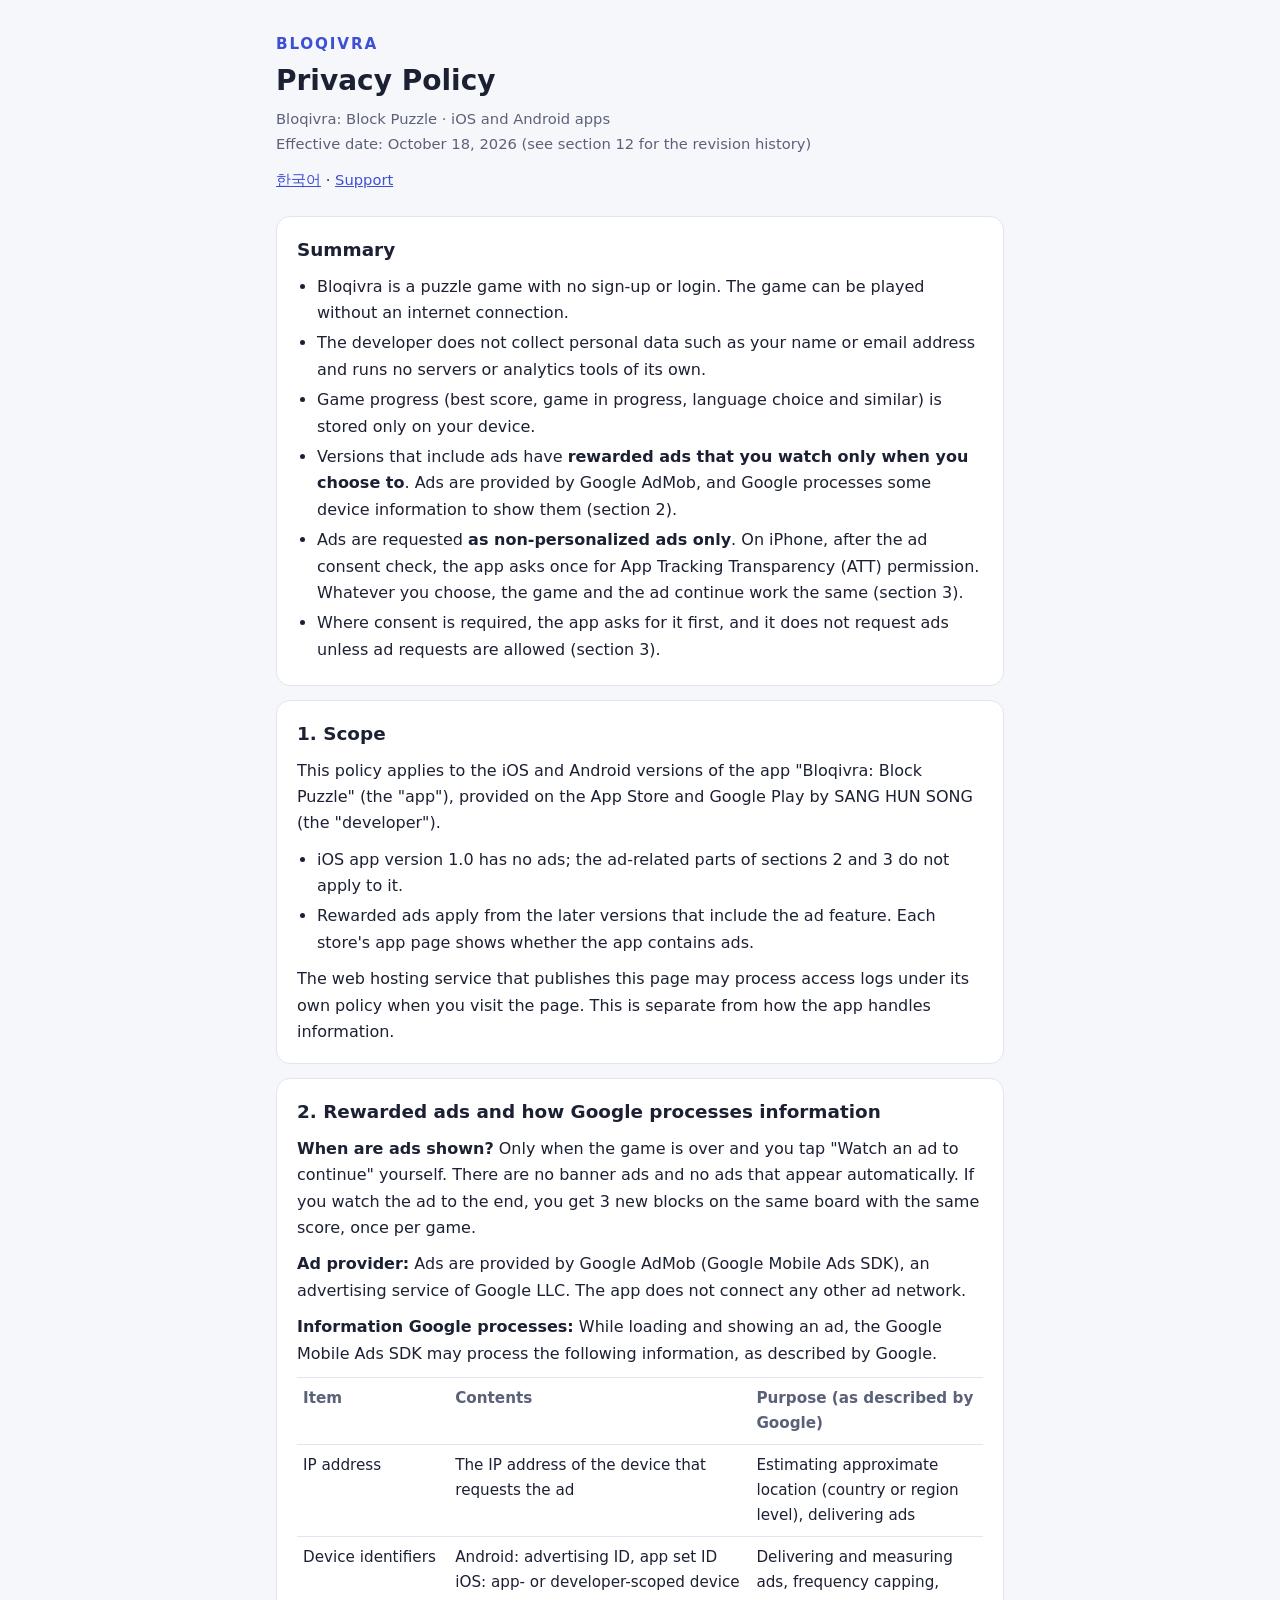
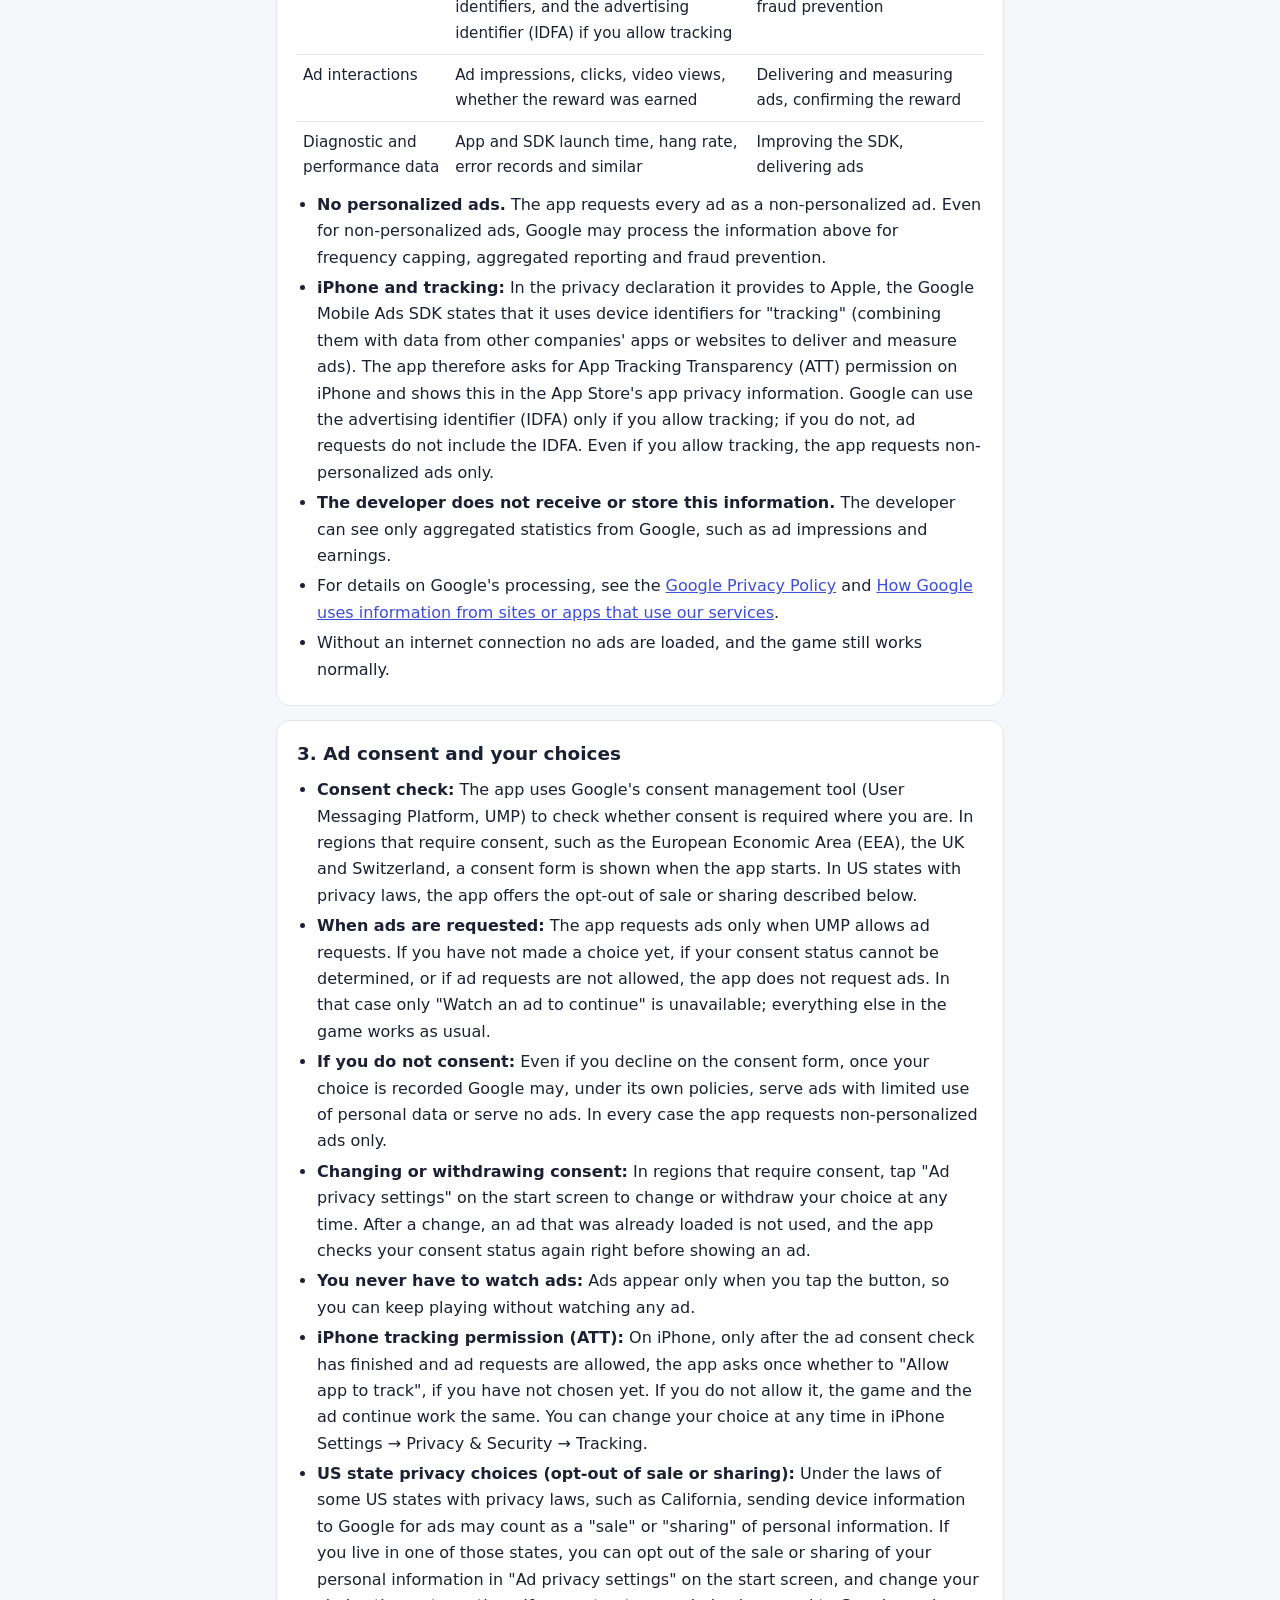
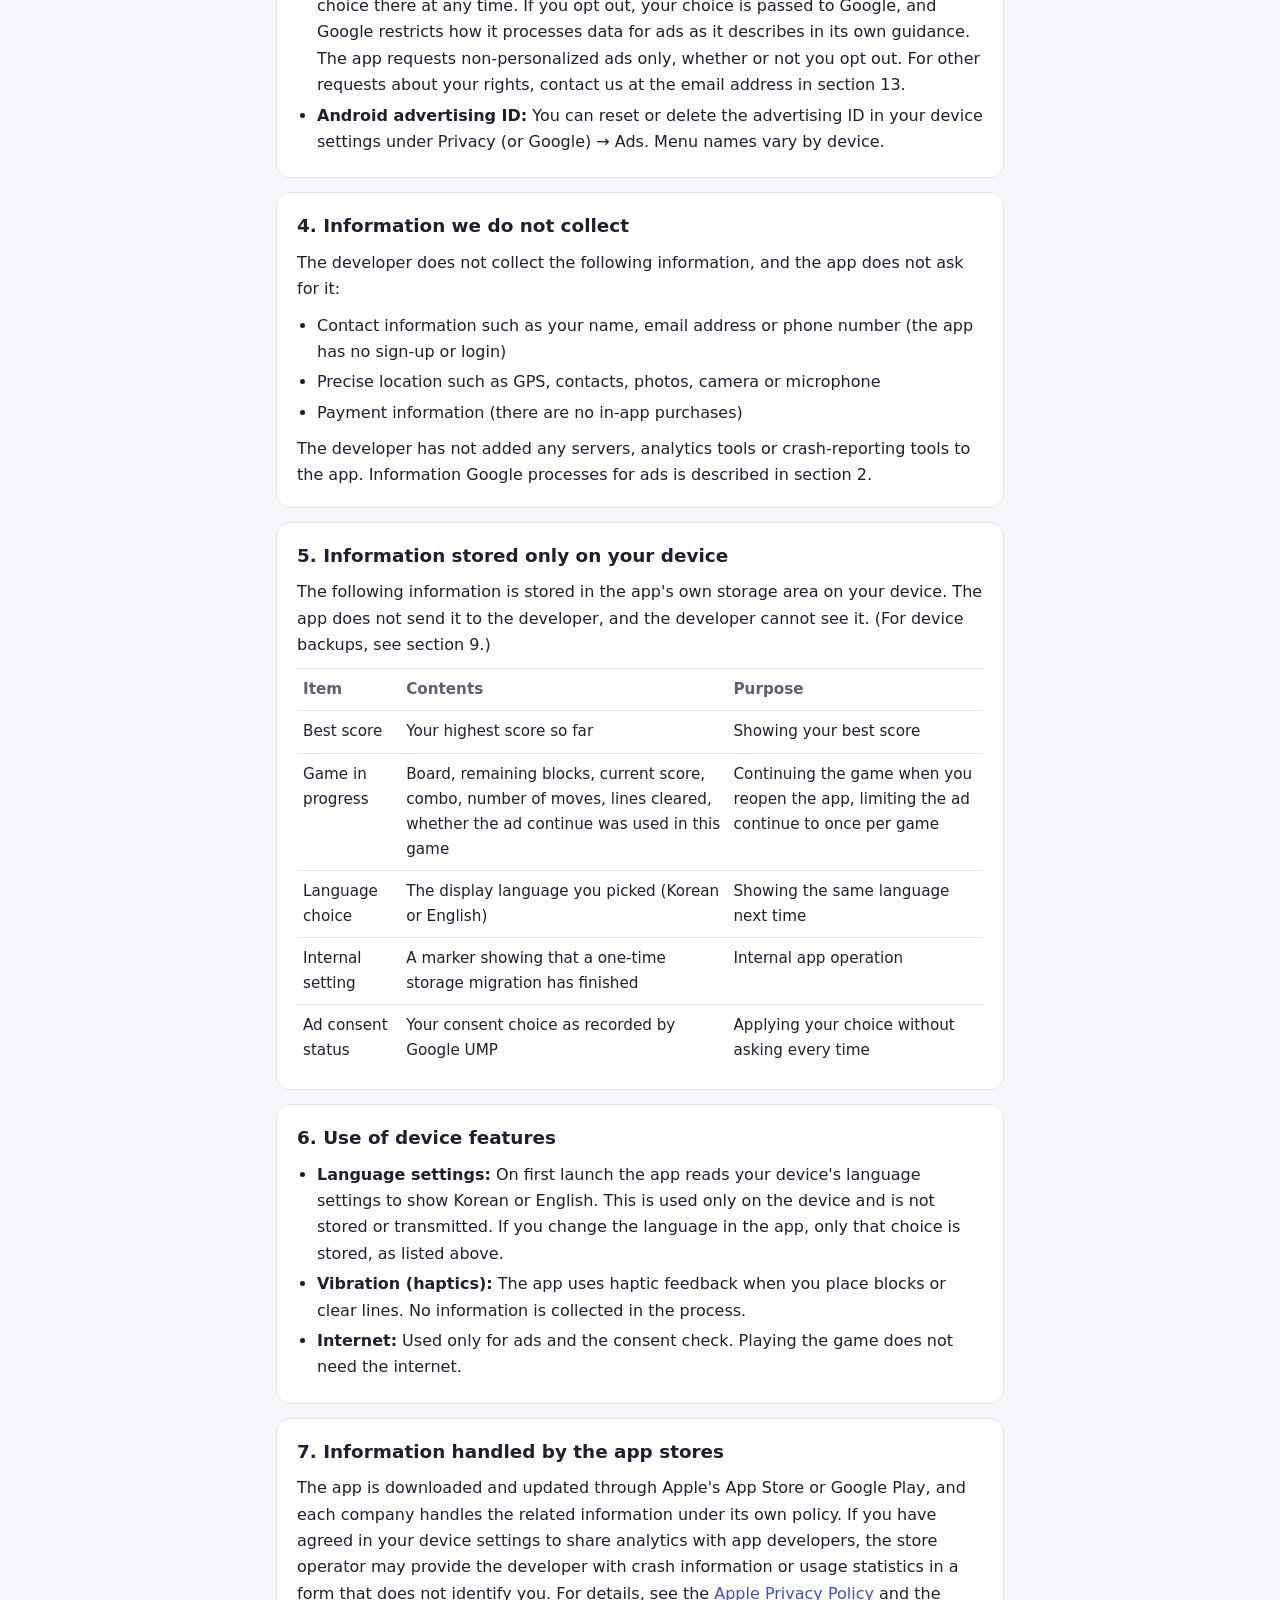
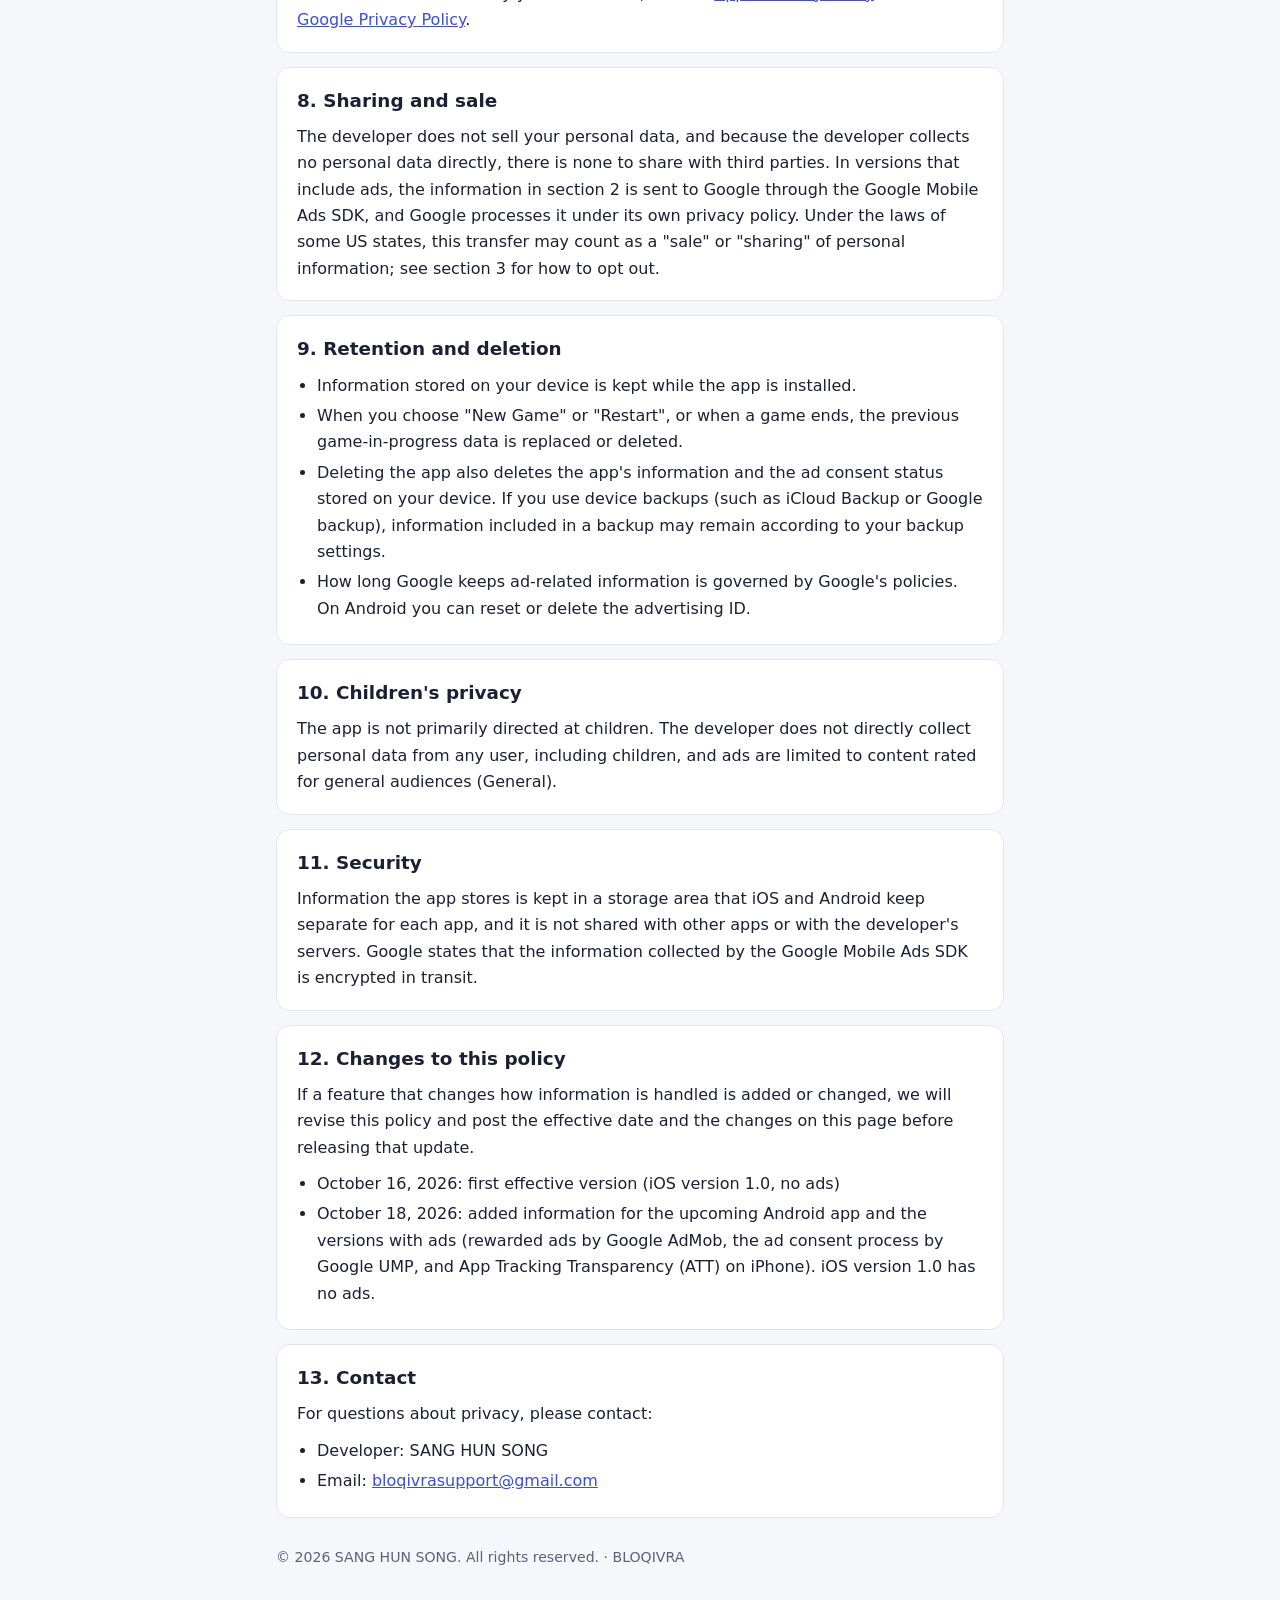
==== commit 282c8d29: "Add US state opt-out of sale or sharing to BLOQIVRA privacy policy Section 3 explains the US state p" ====
--- a/bloqivra/en/privacy.html
+++ b/bloqivra/en/privacy.html
@@ -64,12 +64,13 @@
   <section id="consent">
     <h2>3. Ad consent and your choices</h2>
     <ul>
-      <li><strong>Consent check:</strong> The app uses Google's consent management tool (User Messaging Platform, UMP) to check whether consent is required where you are. In regions that require consent, such as the European Economic Area (EEA), the UK and Switzerland, a consent form is shown when the app starts.</li>
+      <li><strong>Consent check:</strong> The app uses Google's consent management tool (User Messaging Platform, UMP) to check whether consent is required where you are. In regions that require consent, such as the European Economic Area (EEA), the UK and Switzerland, a consent form is shown when the app starts. In US states with privacy laws, the app offers the opt-out of sale or sharing described below.</li>
       <li><strong>When ads are requested:</strong> The app requests ads only when UMP allows ad requests. If you have not made a choice yet, if your consent status cannot be determined, or if ad requests are not allowed, the app does not request ads. In that case only "Watch an ad to continue" is unavailable; everything else in the game works as usual.</li>
       <li><strong>If you do not consent:</strong> Even if you decline on the consent form, once your choice is recorded Google may, under its own policies, serve ads with limited use of personal data or serve no ads. In every case the app requests non-personalized ads only.</li>
       <li><strong>Changing or withdrawing consent:</strong> In regions that require consent, tap "Ad privacy settings" on the start screen to change or withdraw your choice at any time. After a change, an ad that was already loaded is not used, and the app checks your consent status again right before showing an ad.</li>
       <li><strong>You never have to watch ads:</strong> Ads appear only when you tap the button, so you can keep playing without watching any ad.</li>
       <li><strong>iPhone tracking permission (ATT):</strong> On iPhone, only after the ad consent check has finished and ad requests are allowed, the app asks once whether to "Allow app to track", if you have not chosen yet. If you do not allow it, the game and the ad continue work the same. You can change your choice at any time in iPhone Settings → Privacy &amp; Security → Tracking.</li>
+      <li><strong>US state privacy choices (opt-out of sale or sharing):</strong> Under the laws of some US states with privacy laws, such as California, sending device information to Google for ads may count as a "sale" or "sharing" of personal information. If you live in one of those states, you can opt out of the sale or sharing of your personal information in "Ad privacy settings" on the start screen, and change your choice there at any time. If you opt out, your choice is passed to Google, and Google restricts how it processes data for ads as it describes in its own guidance. The app requests non-personalized ads only, whether or not you opt out. For other requests about your rights, contact us at the email address in section 13.</li>
       <li><strong>Android advertising ID:</strong> You can reset or delete the advertising ID in your device settings under Privacy (or Google) → Ads. Menu names vary by device.</li>
     </ul>
   </section>
@@ -116,7 +117,7 @@
 
   <section id="sharing">
     <h2>8. Sharing and sale</h2>
-    <p>The developer does not sell your personal data, and because the developer collects no personal data directly, there is none to share with third parties. In versions that include ads, the information in section 2 is sent to Google through the Google Mobile Ads SDK, and Google processes it under its own privacy policy.</p>
+    <p>The developer does not sell your personal data, and because the developer collects no personal data directly, there is none to share with third parties. In versions that include ads, the information in section 2 is sent to Google through the Google Mobile Ads SDK, and Google processes it under its own privacy policy. Under the laws of some US states, this transfer may count as a "sale" or "sharing" of personal information; see section 3 for how to opt out.</p>
   </section>
 
   <section id="retention-deletion">
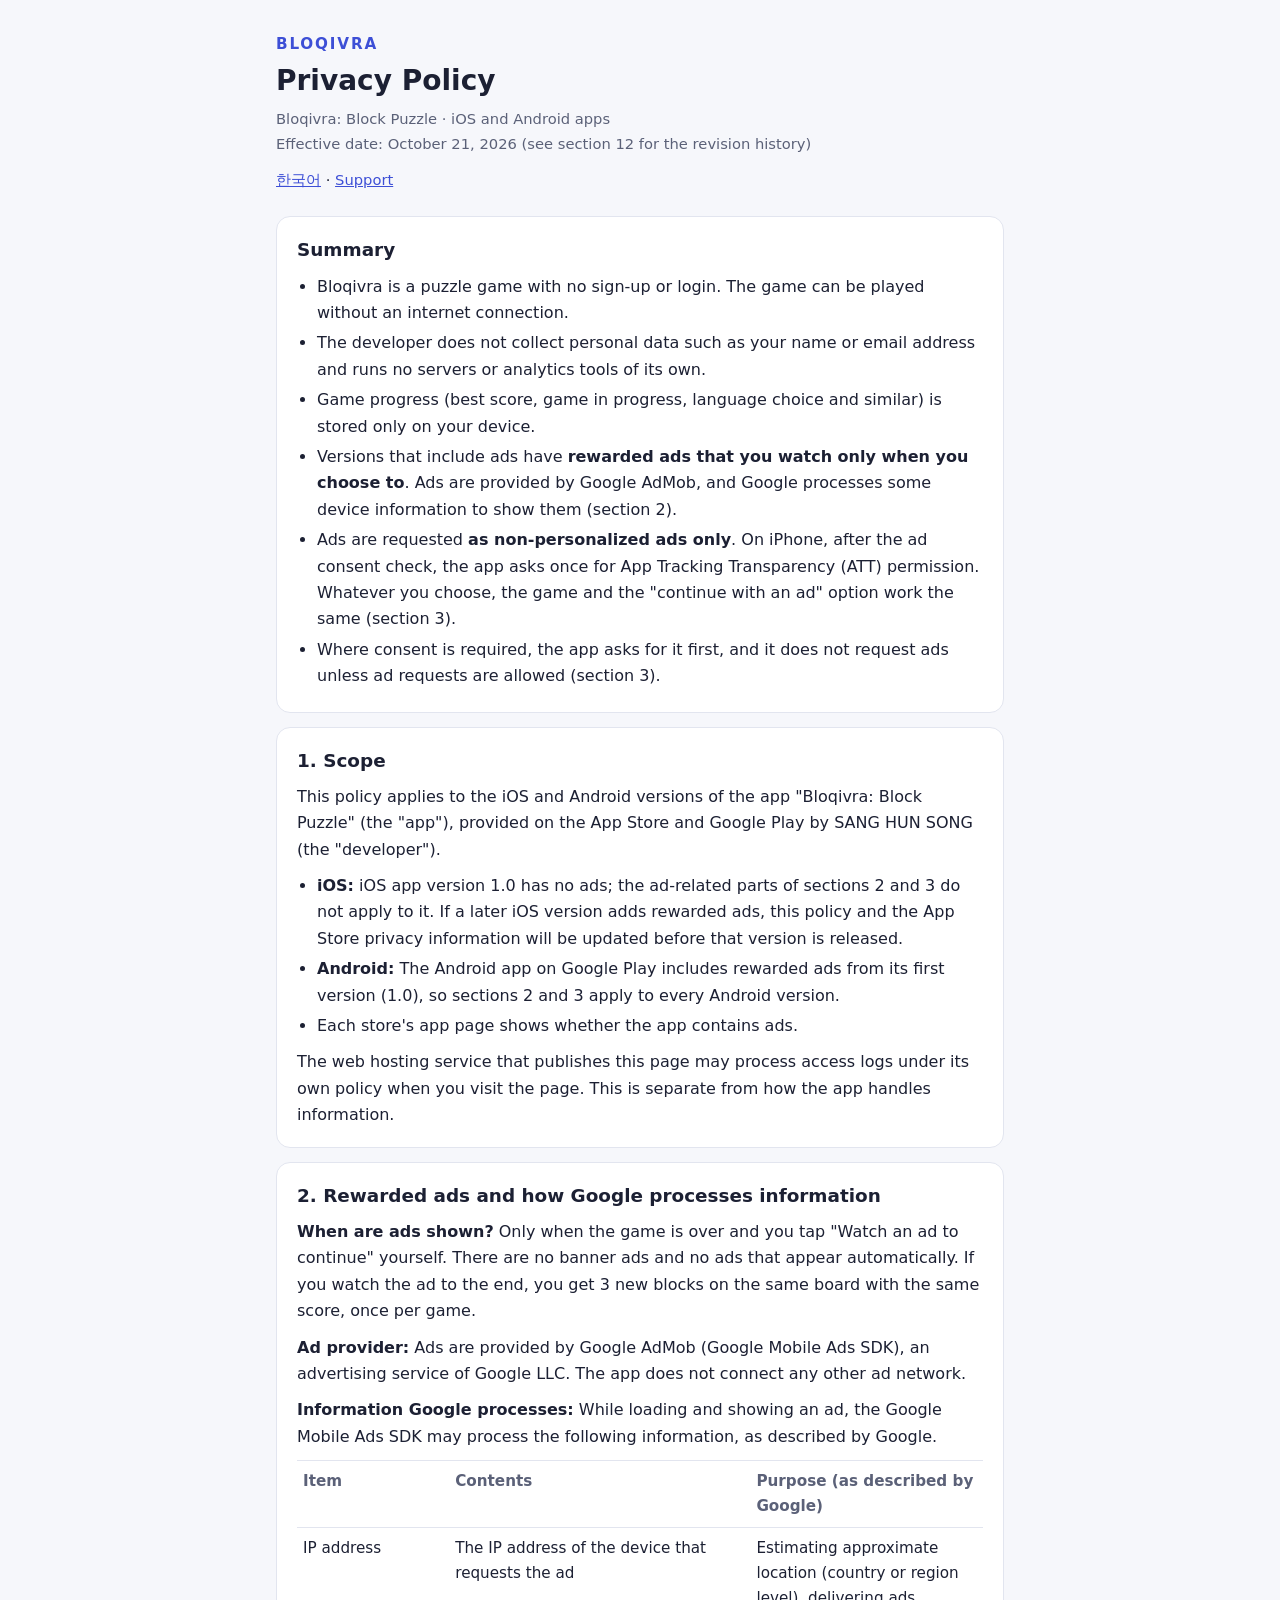
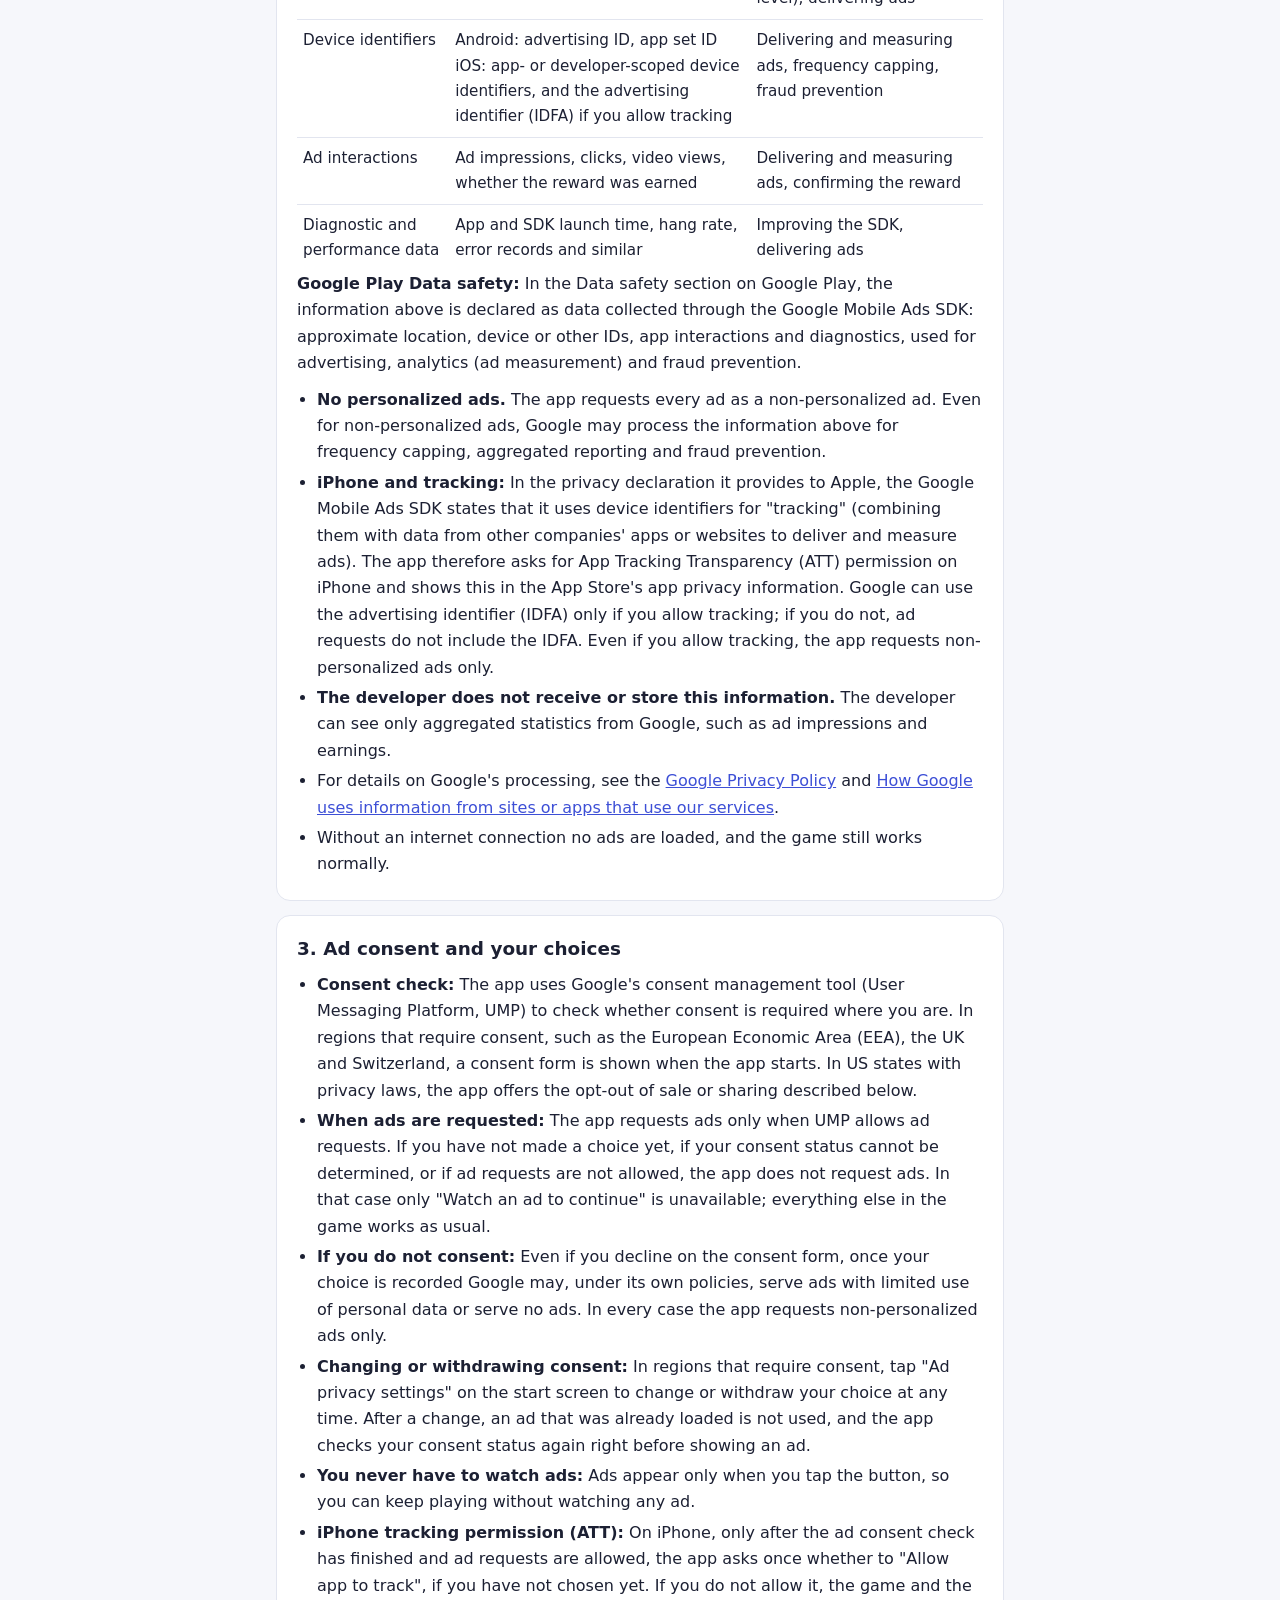
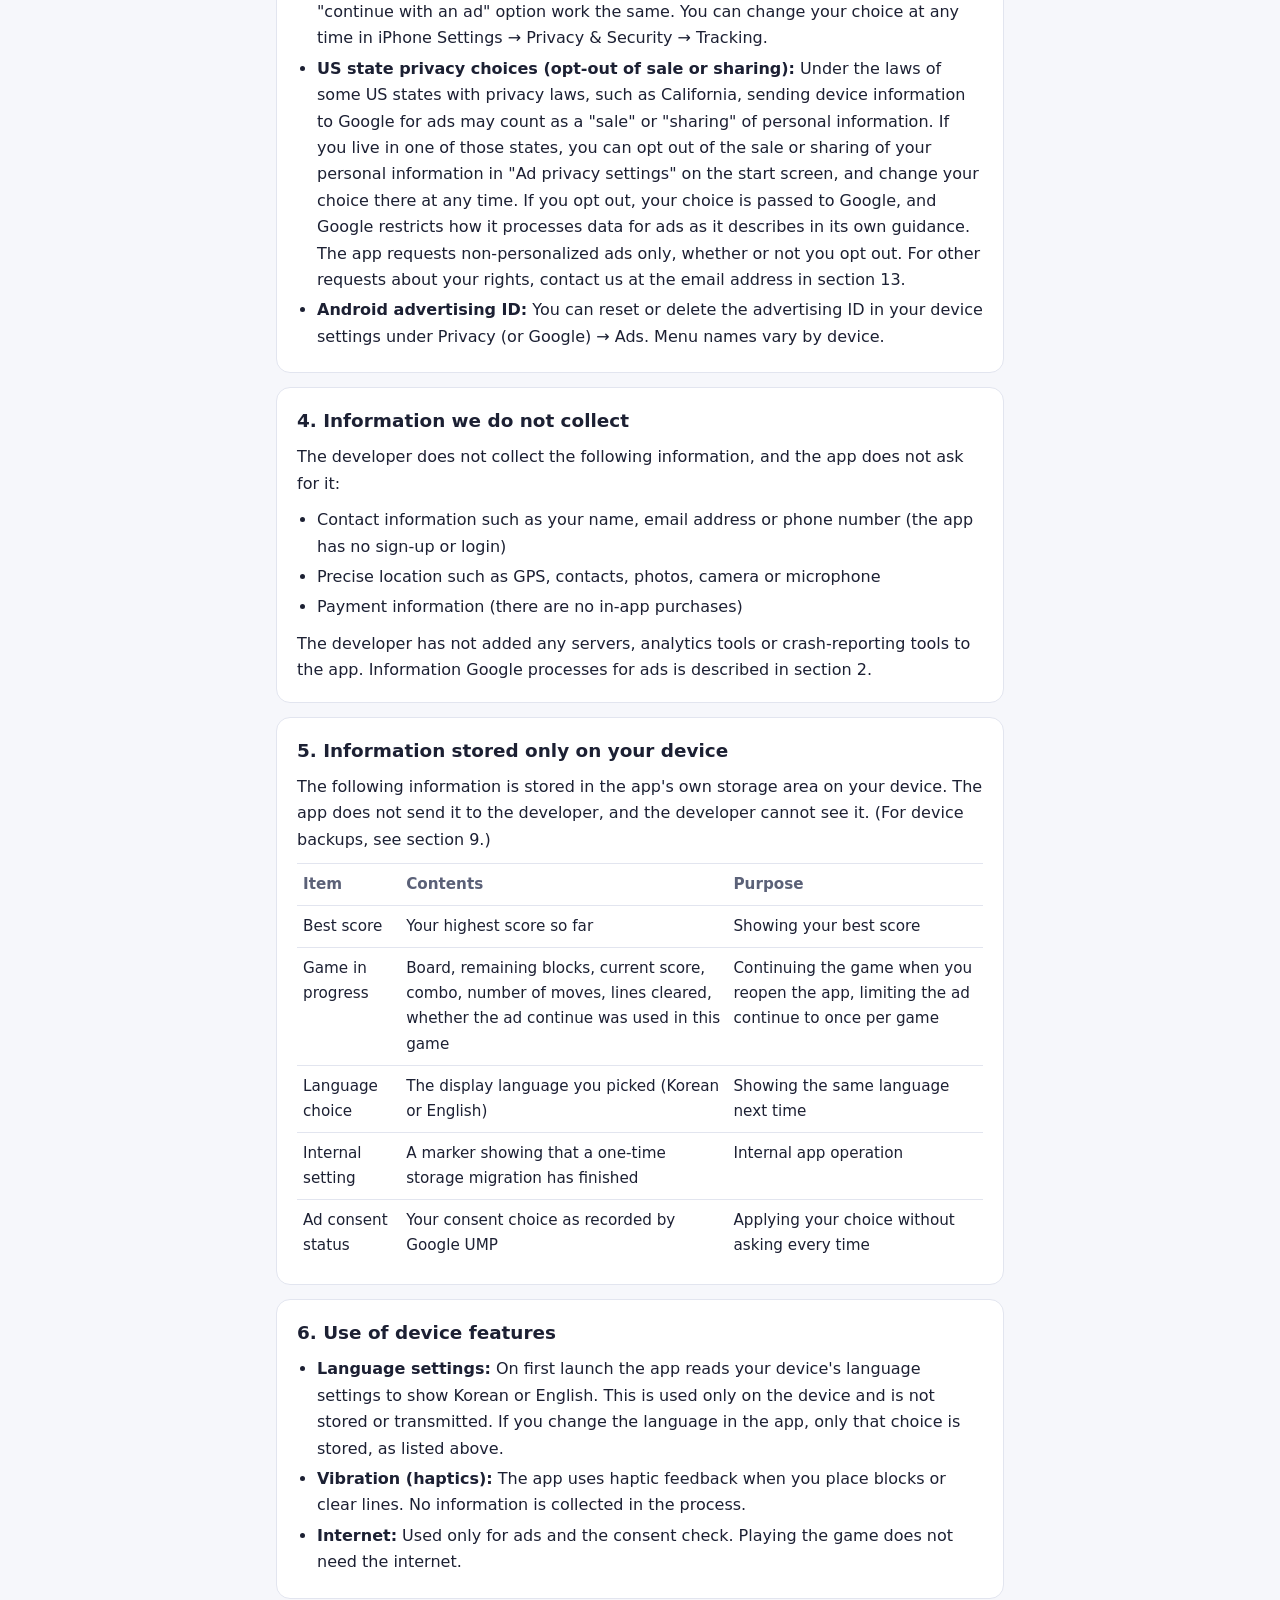
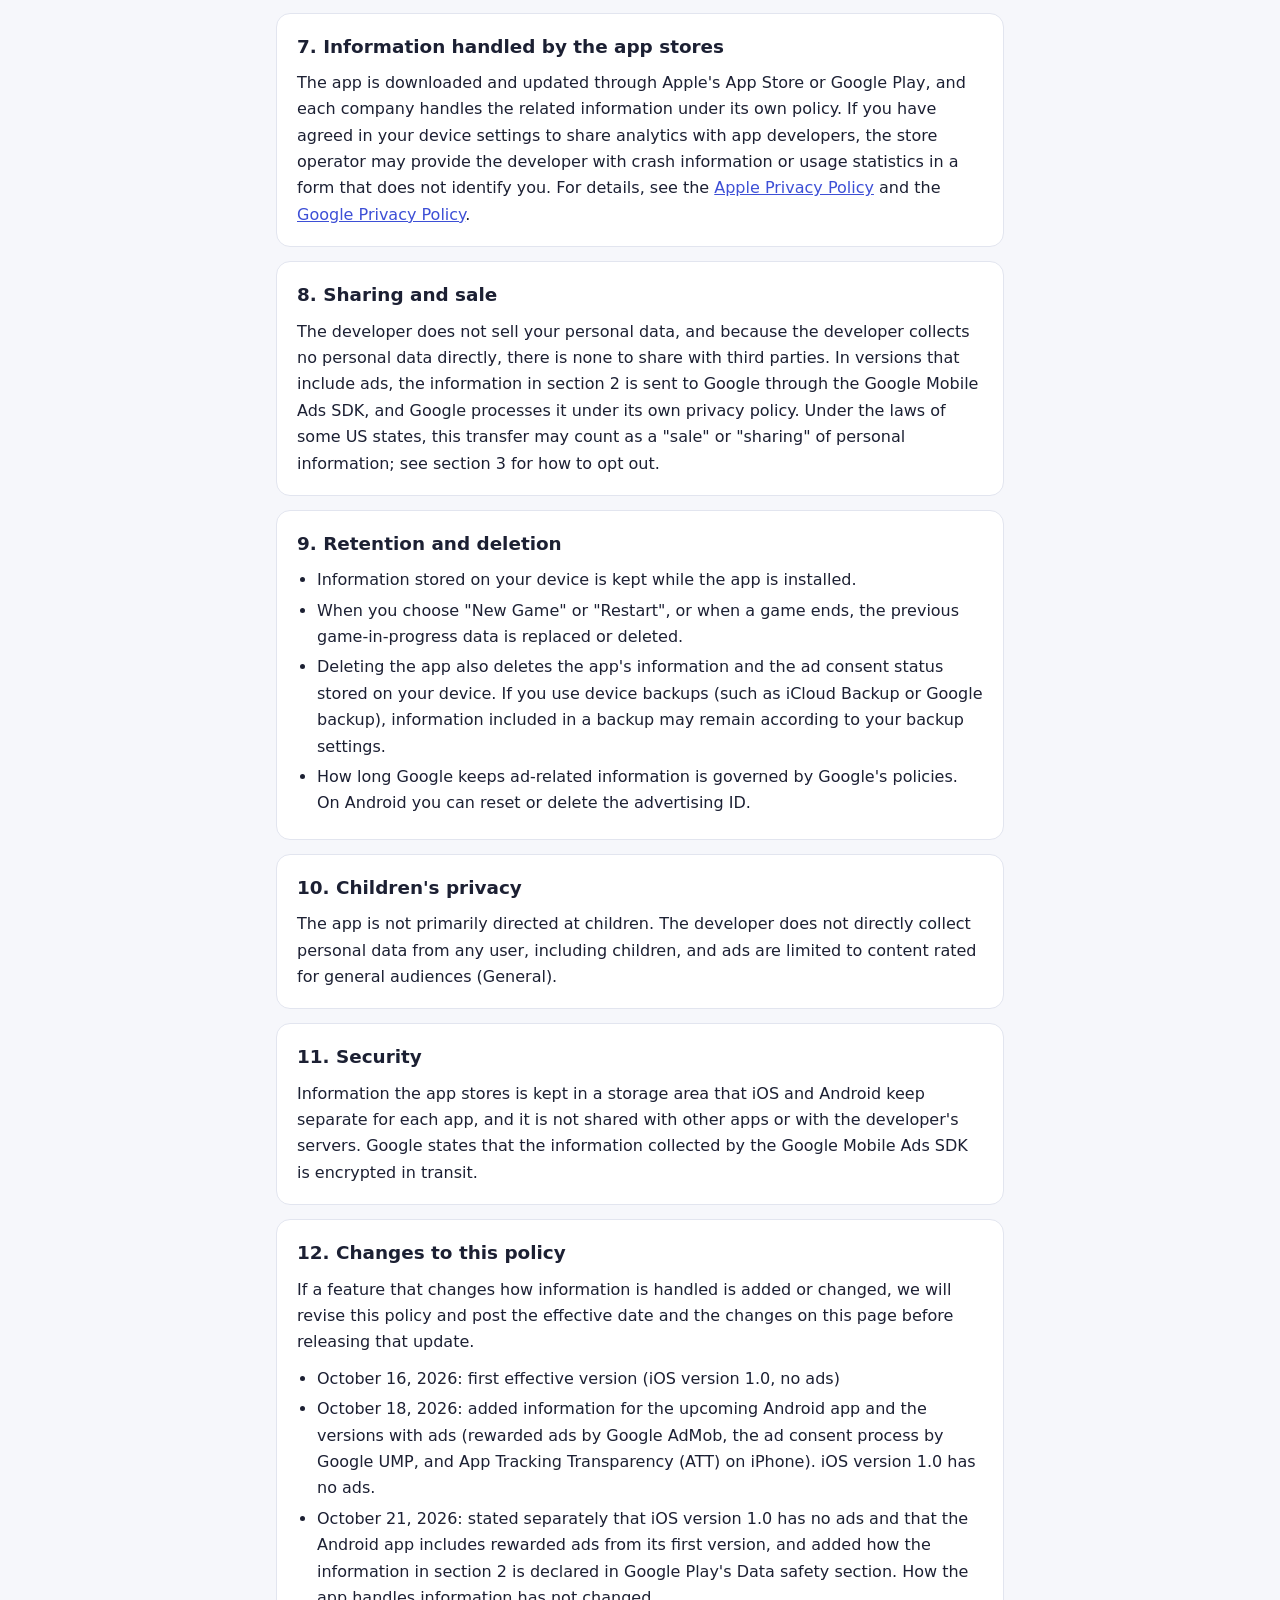
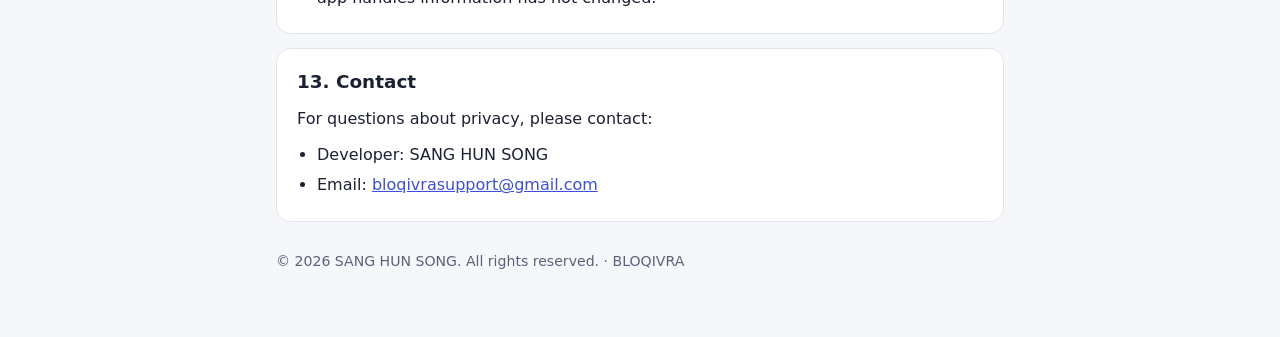
==== commit 0eefbc11: "Update BLOQIVRA privacy policy and support pages (effective 2026-10-21) - iOS 1.0 has no ads; the An" ====
--- a/bloqivra/en/privacy.html
+++ b/bloqivra/en/privacy.html
@@ -12,7 +12,7 @@
     <div class="brand">BLOQIVRA</div>
     <h1>Privacy Policy</h1>
     <p class="meta">Bloqivra: Block Puzzle · iOS and Android apps</p>
-    <p class="meta">Effective date: <time datetime="2026-10-18">October 18, 2026</time> (see section 12 for the revision history)</p>
+    <p class="meta">Effective date: <time datetime="2026-10-21">October 21, 2026</time> (see section 12 for the revision history)</p>
     <nav class="lang"><a href="../ko/privacy.html" hreflang="ko" lang="ko">한국어</a> · <a href="support.html">Support</a></nav>
   </header>
 
@@ -23,7 +23,7 @@
       <li>The developer does not collect personal data such as your name or email address and runs no servers or analytics tools of its own.</li>
       <li>Game progress (best score, game in progress, language choice and similar) is stored only on your device.</li>
       <li>Versions that include ads have <strong>rewarded ads that you watch only when you choose to</strong>. Ads are provided by Google AdMob, and Google processes some device information to show them (section 2).</li>
-      <li>Ads are requested <strong>as non-personalized ads only</strong>. On iPhone, after the ad consent check, the app asks once for App Tracking Transparency (ATT) permission. Whatever you choose, the game and the ad continue work the same (section 3).</li>
+      <li>Ads are requested <strong>as non-personalized ads only</strong>. On iPhone, after the ad consent check, the app asks once for App Tracking Transparency (ATT) permission. Whatever you choose, the game and the "continue with an ad" option work the same (section 3).</li>
       <li>Where consent is required, the app asks for it first, and it does not request ads unless ad requests are allowed (section 3).</li>
     </ul>
   </section>
@@ -32,8 +32,9 @@
     <h2>1. Scope</h2>
     <p>This policy applies to the iOS and Android versions of the app "Bloqivra: Block Puzzle" (the "app"), provided on the App Store and Google Play by SANG HUN SONG (the "developer").</p>
     <ul>
-      <li>iOS app version 1.0 has no ads; the ad-related parts of sections 2 and 3 do not apply to it.</li>
-      <li>Rewarded ads apply from the later versions that include the ad feature. Each store's app page shows whether the app contains ads.</li>
+      <li><strong>iOS:</strong> iOS app version 1.0 has no ads; the ad-related parts of sections 2 and 3 do not apply to it. If a later iOS version adds rewarded ads, this policy and the App Store privacy information will be updated before that version is released.</li>
+      <li><strong>Android:</strong> The Android app on Google Play includes rewarded ads from its first version (1.0), so sections 2 and 3 apply to every Android version.</li>
+      <li>Each store's app page shows whether the app contains ads.</li>
     </ul>
     <p>The web hosting service that publishes this page may process access logs under its own policy when you visit the page. This is separate from how the app handles information.</p>
   </section>
@@ -52,6 +53,7 @@
         <tr><td>Diagnostic and performance data</td><td>App and SDK launch time, hang rate, error records and similar</td><td>Improving the SDK, delivering ads</td></tr>
       </table>
     </div>
+    <p><strong>Google Play Data safety:</strong> In the Data safety section on Google Play, the information above is declared as data collected through the Google Mobile Ads SDK: approximate location, device or other IDs, app interactions and diagnostics, used for advertising, analytics (ad measurement) and fraud prevention.</p>
     <ul>
       <li><strong>No personalized ads.</strong> The app requests every ad as a non-personalized ad. Even for non-personalized ads, Google may process the information above for frequency capping, aggregated reporting and fraud prevention.</li>
       <li><strong>iPhone and tracking:</strong> In the privacy declaration it provides to Apple, the Google Mobile Ads SDK states that it uses device identifiers for "tracking" (combining them with data from other companies' apps or websites to deliver and measure ads). The app therefore asks for App Tracking Transparency (ATT) permission on iPhone and shows this in the App Store's app privacy information. Google can use the advertising identifier (IDFA) only if you allow tracking; if you do not, ad requests do not include the IDFA. Even if you allow tracking, the app requests non-personalized ads only.</li>
@@ -69,7 +71,7 @@
       <li><strong>If you do not consent:</strong> Even if you decline on the consent form, once your choice is recorded Google may, under its own policies, serve ads with limited use of personal data or serve no ads. In every case the app requests non-personalized ads only.</li>
       <li><strong>Changing or withdrawing consent:</strong> In regions that require consent, tap "Ad privacy settings" on the start screen to change or withdraw your choice at any time. After a change, an ad that was already loaded is not used, and the app checks your consent status again right before showing an ad.</li>
       <li><strong>You never have to watch ads:</strong> Ads appear only when you tap the button, so you can keep playing without watching any ad.</li>
-      <li><strong>iPhone tracking permission (ATT):</strong> On iPhone, only after the ad consent check has finished and ad requests are allowed, the app asks once whether to "Allow app to track", if you have not chosen yet. If you do not allow it, the game and the ad continue work the same. You can change your choice at any time in iPhone Settings → Privacy &amp; Security → Tracking.</li>
+      <li><strong>iPhone tracking permission (ATT):</strong> On iPhone, only after the ad consent check has finished and ad requests are allowed, the app asks once whether to "Allow app to track", if you have not chosen yet. If you do not allow it, the game and the "continue with an ad" option work the same. You can change your choice at any time in iPhone Settings → Privacy &amp; Security → Tracking.</li>
       <li><strong>US state privacy choices (opt-out of sale or sharing):</strong> Under the laws of some US states with privacy laws, such as California, sending device information to Google for ads may count as a "sale" or "sharing" of personal information. If you live in one of those states, you can opt out of the sale or sharing of your personal information in "Ad privacy settings" on the start screen, and change your choice there at any time. If you opt out, your choice is passed to Google, and Google restricts how it processes data for ads as it describes in its own guidance. The app requests non-personalized ads only, whether or not you opt out. For other requests about your rights, contact us at the email address in section 13.</li>
       <li><strong>Android advertising ID:</strong> You can reset or delete the advertising ID in your device settings under Privacy (or Google) → Ads. Menu names vary by device.</li>
     </ul>
@@ -82,7 +84,7 @@
       <li>Contact information such as your name, email address or phone number (the app has no sign-up or login)</li>
       <li>Precise location such as GPS, contacts, photos, camera or microphone</li>
       <li>Payment information (there are no in-app purchases)</li>
-          </ul>
+    </ul>
     <p>The developer has not added any servers, analytics tools or crash-reporting tools to the app. Information Google processes for ads is described in section 2.</p>
   </section>
 
@@ -146,6 +148,7 @@
     <ul>
       <li>October 16, 2026: first effective version (iOS version 1.0, no ads)</li>
       <li>October 18, 2026: added information for the upcoming Android app and the versions with ads (rewarded ads by Google AdMob, the ad consent process by Google UMP, and App Tracking Transparency (ATT) on iPhone). iOS version 1.0 has no ads.</li>
+      <li>October 21, 2026: stated separately that iOS version 1.0 has no ads and that the Android app includes rewarded ads from its first version, and added how the information in section 2 is declared in Google Play's Data safety section. How the app handles information has not changed.</li>
     </ul>
   </section>
 
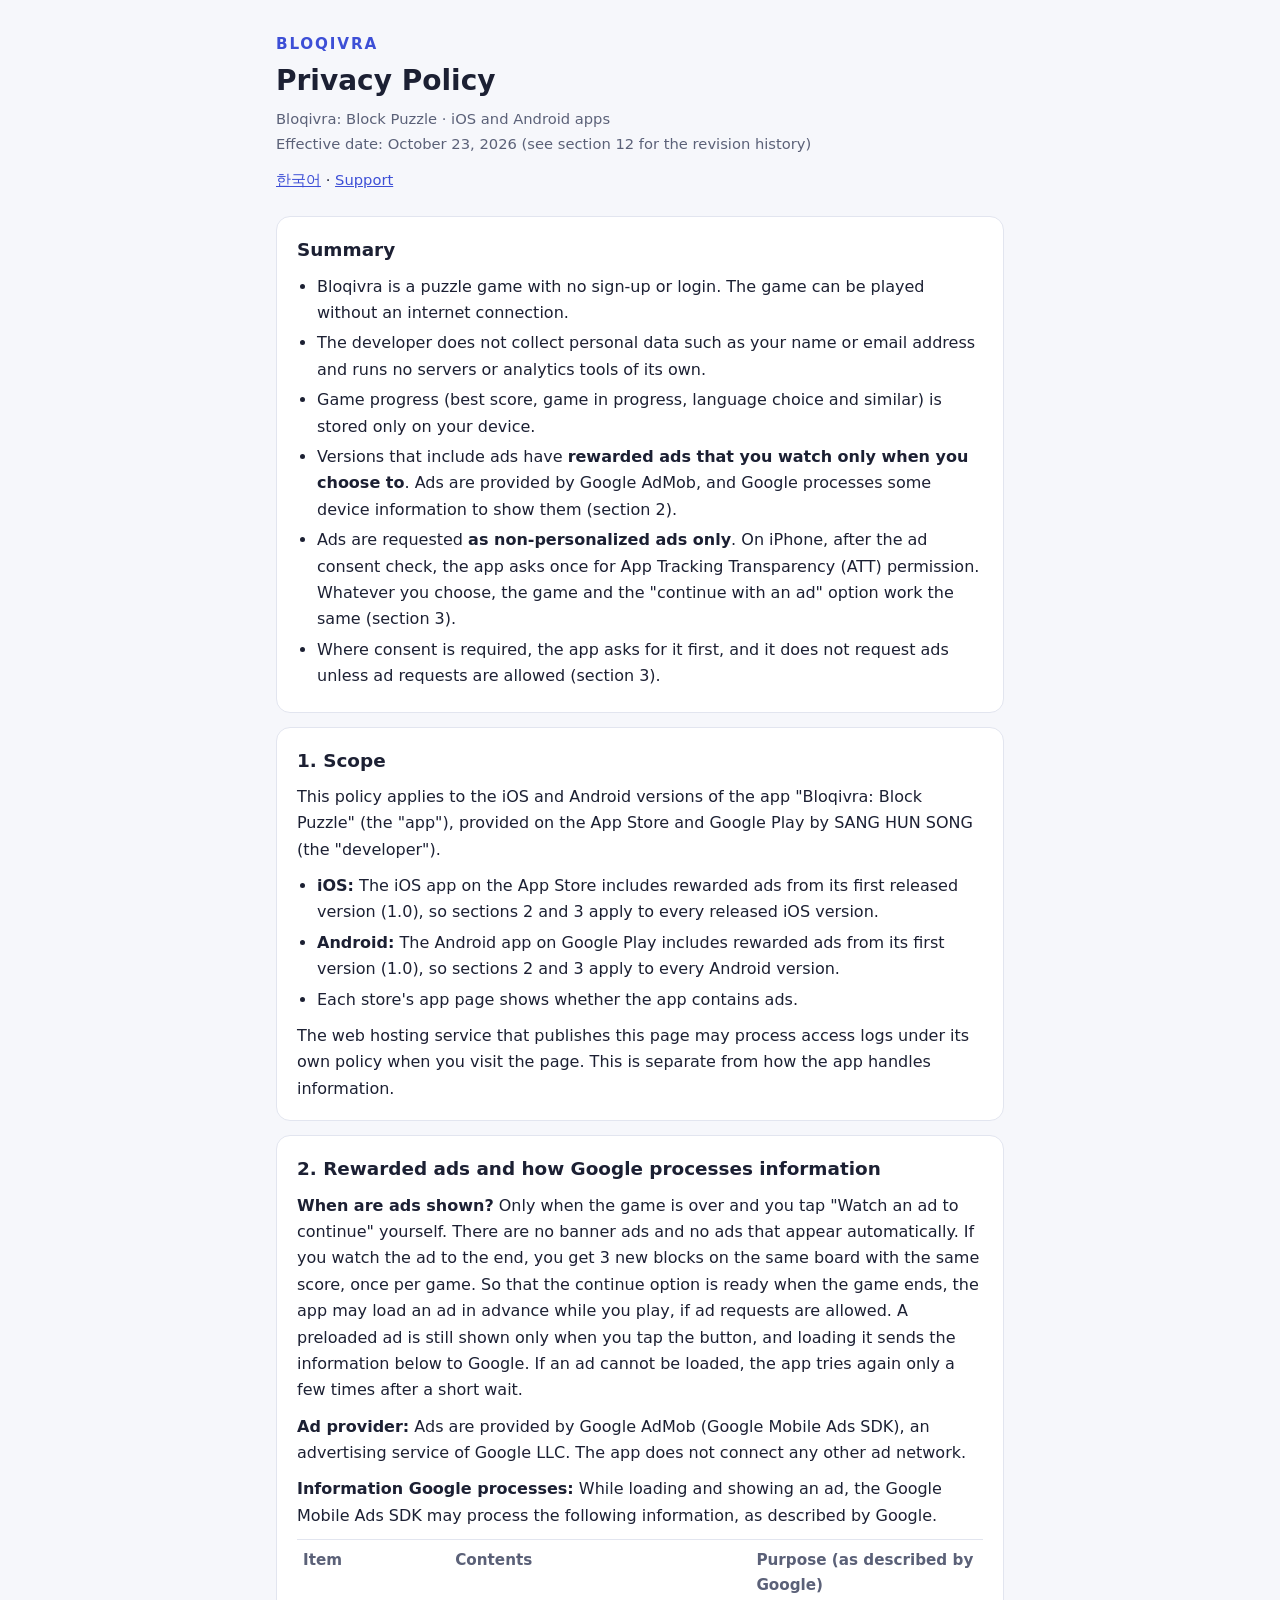
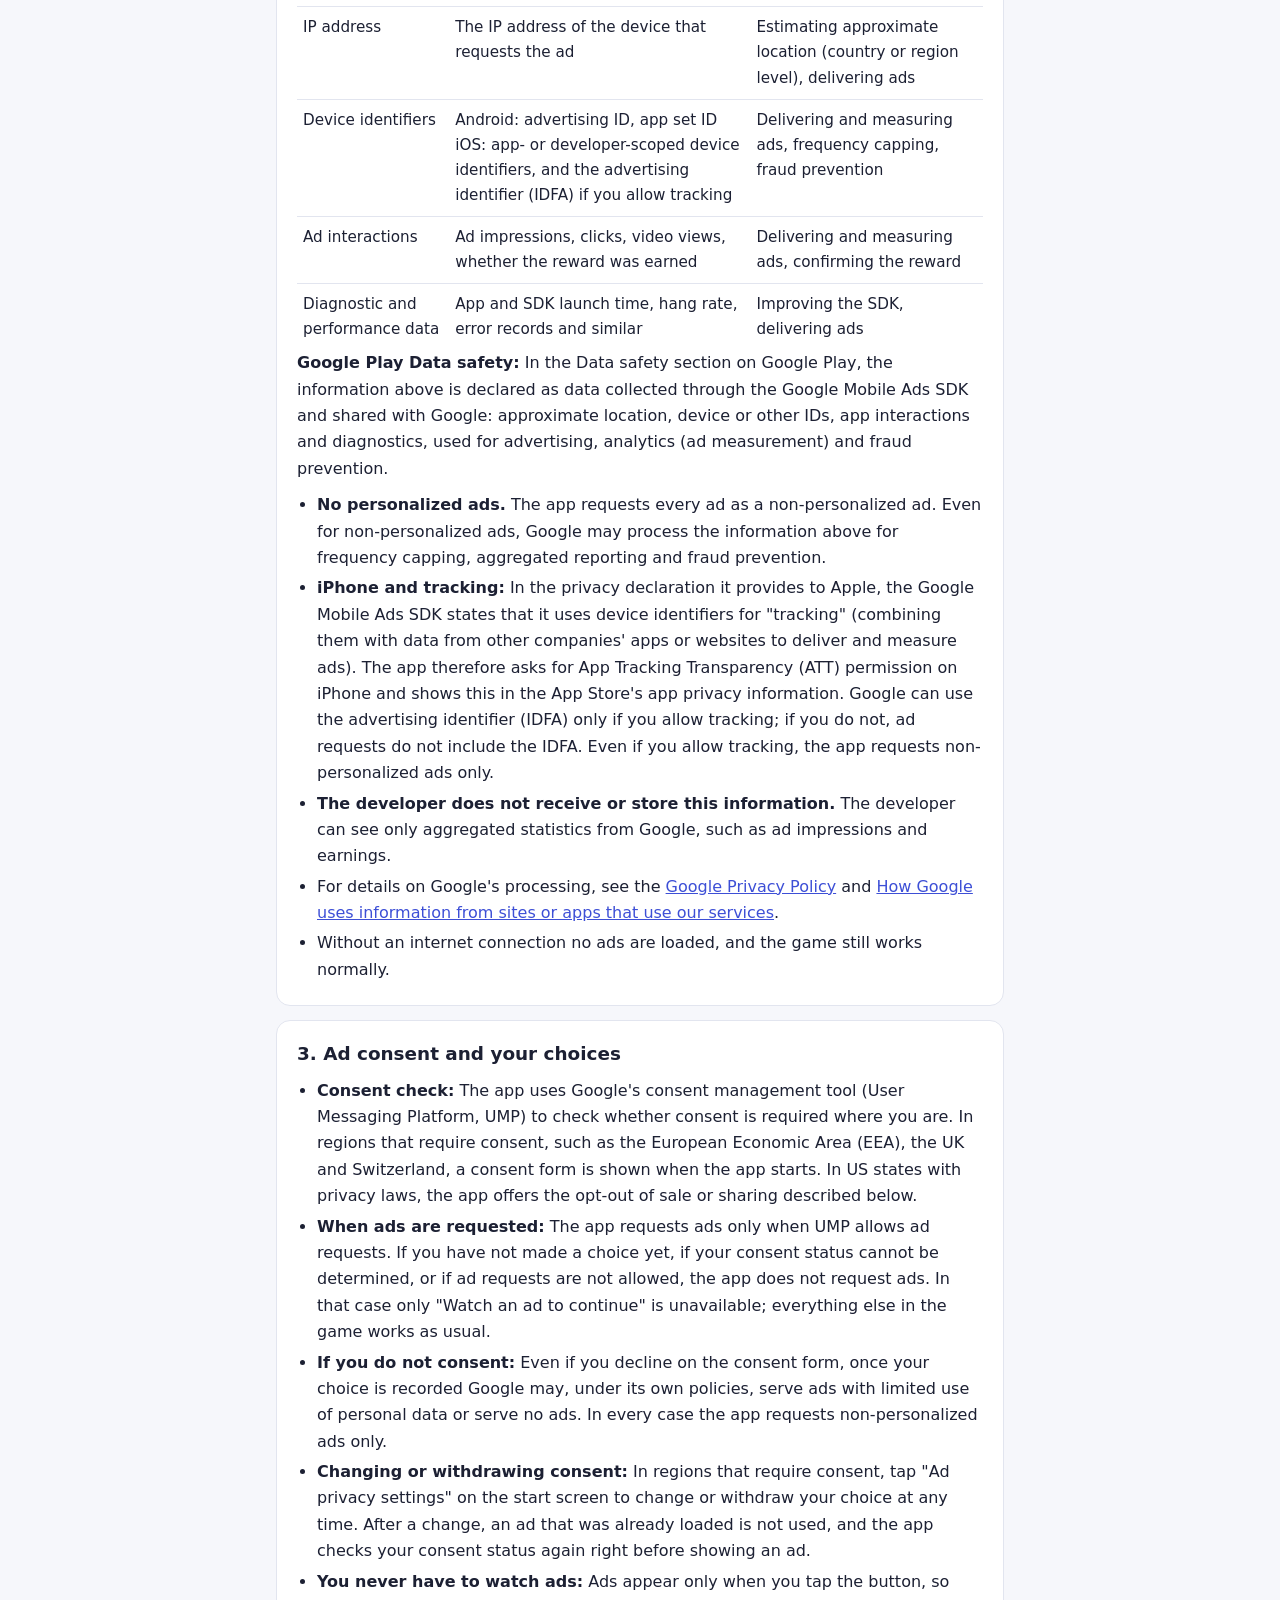
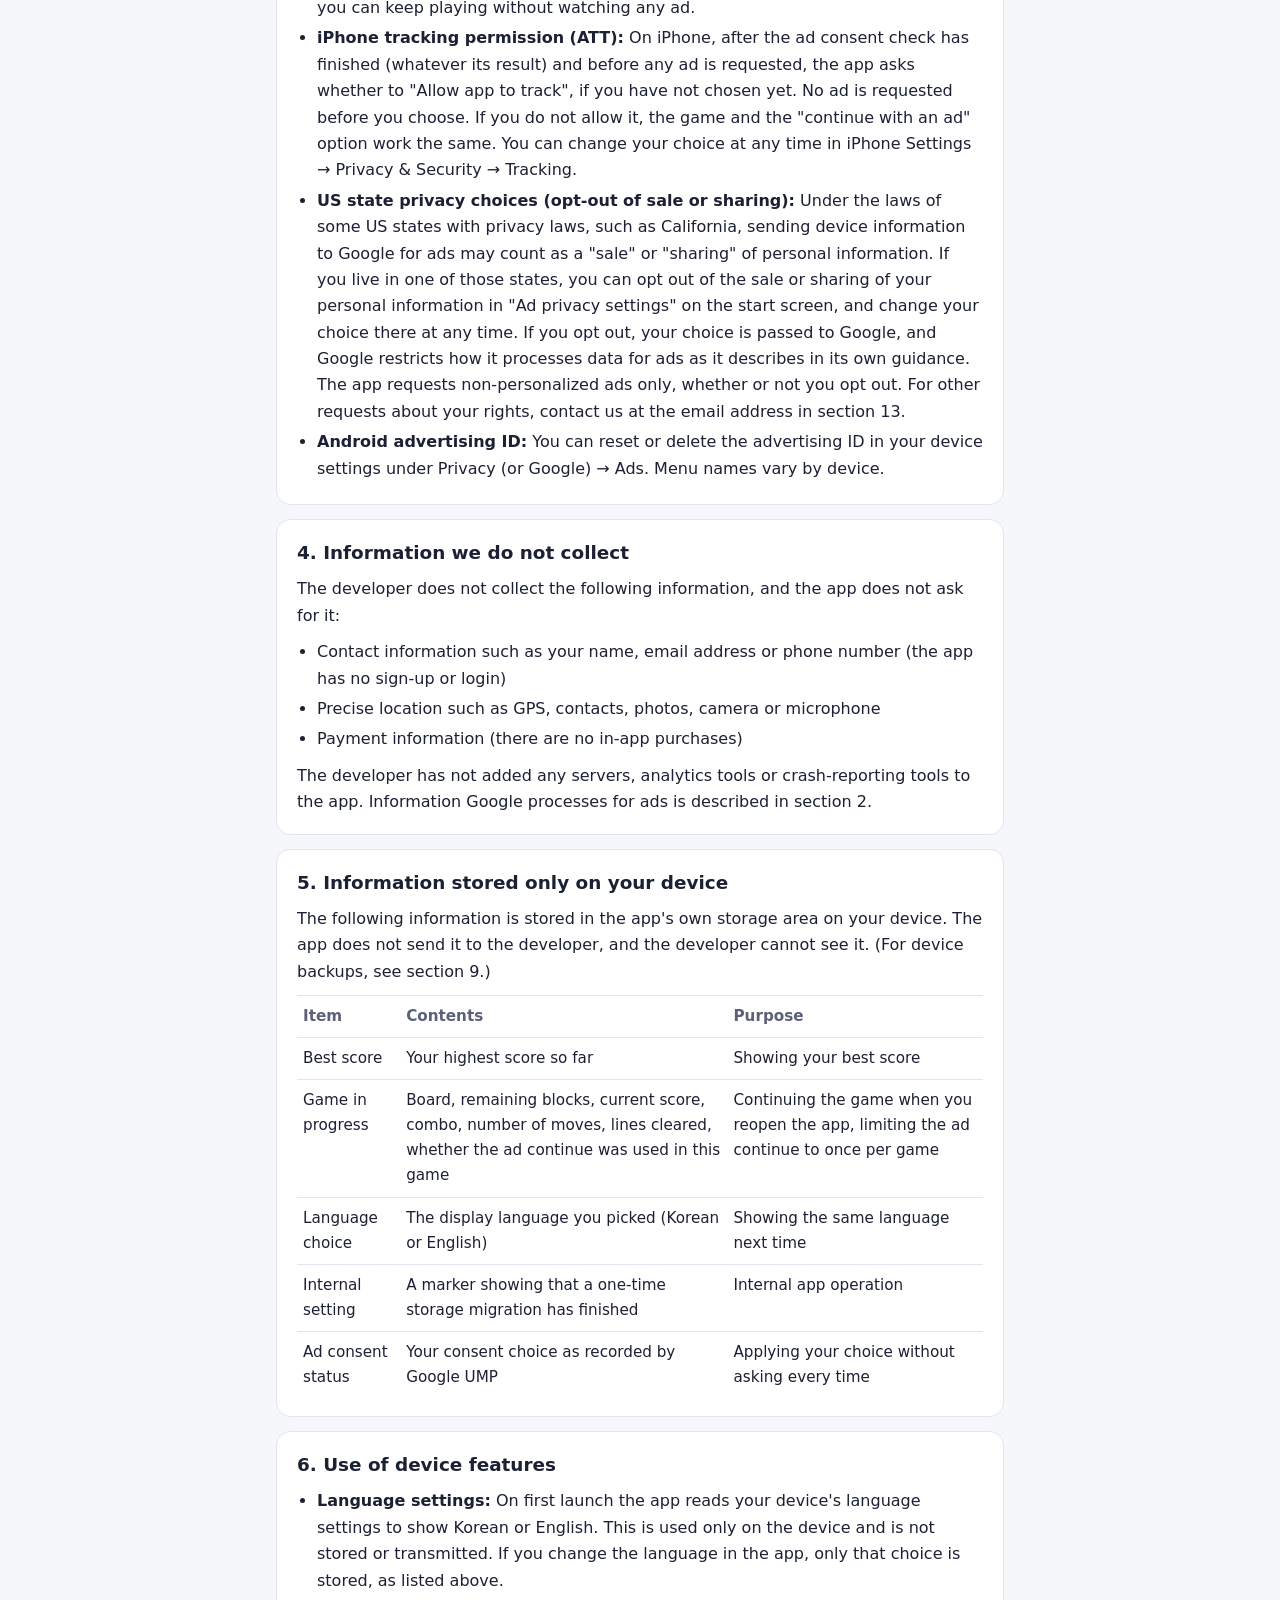
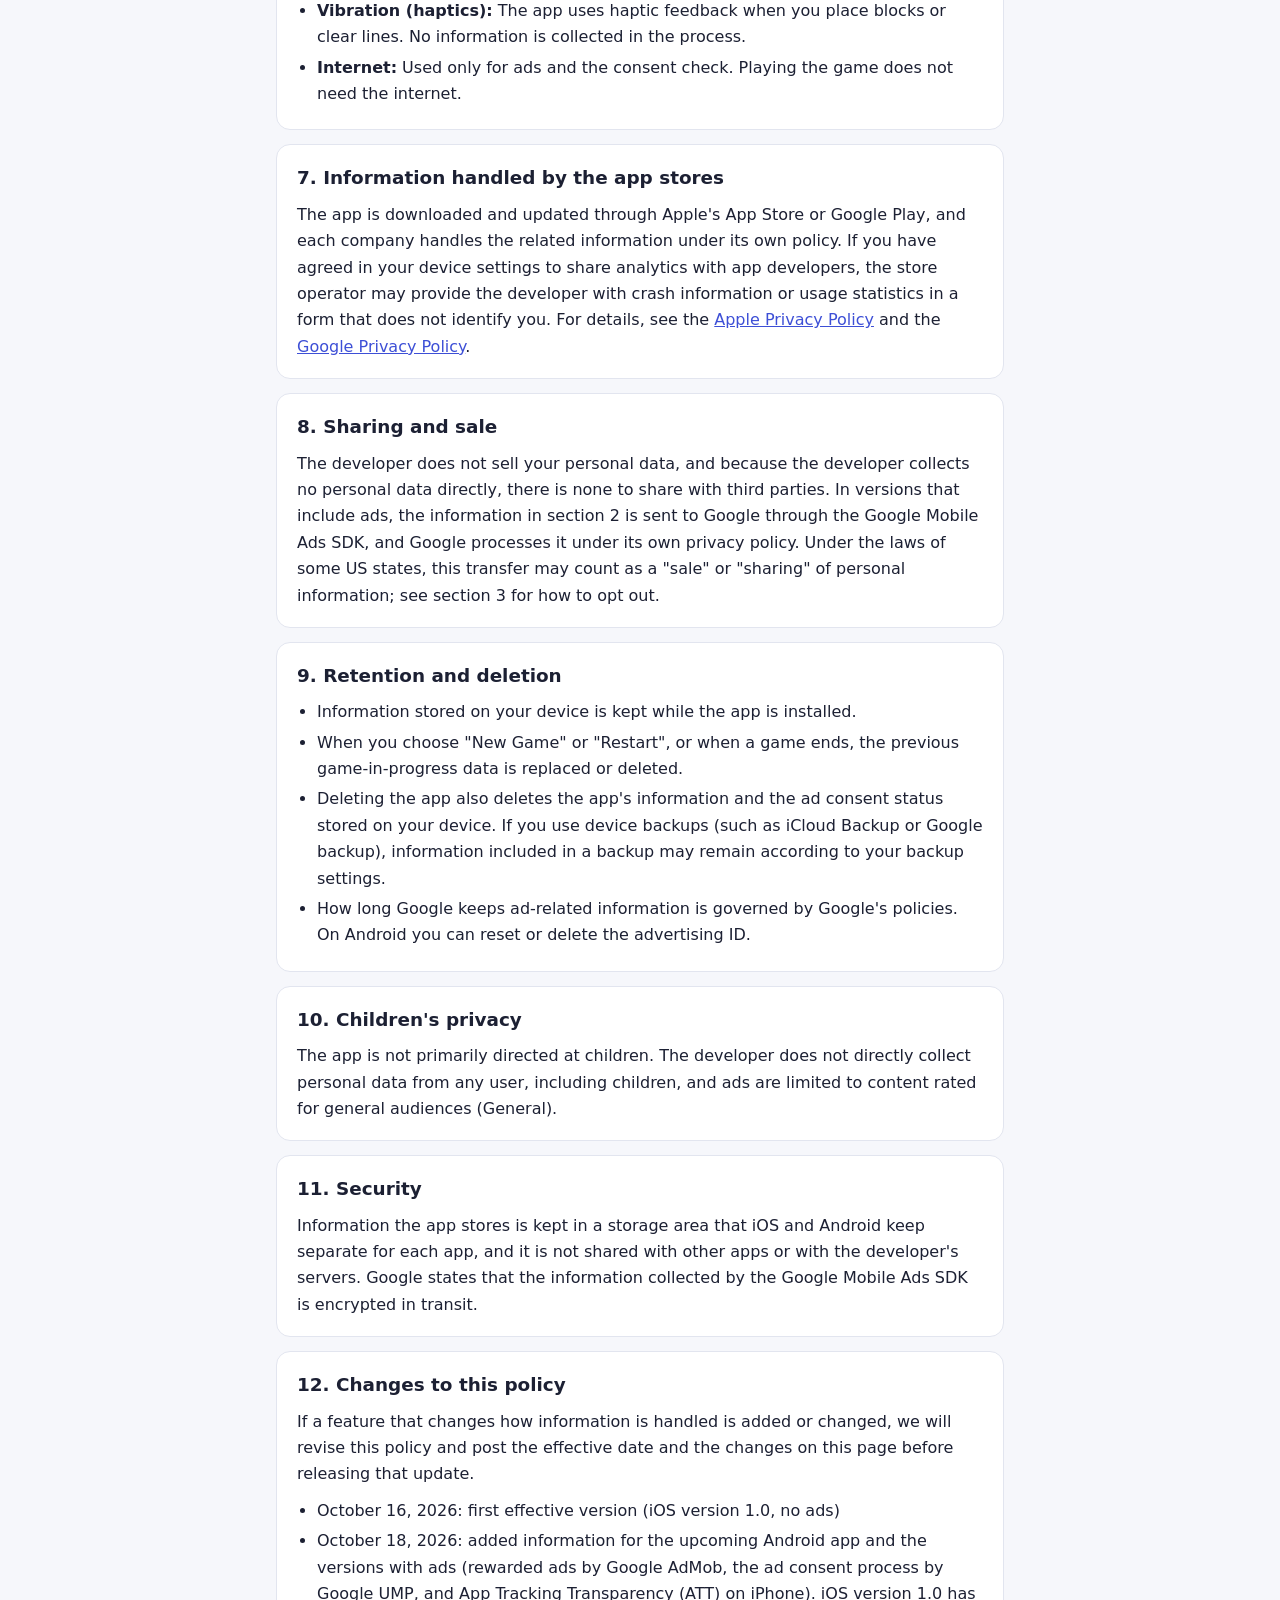
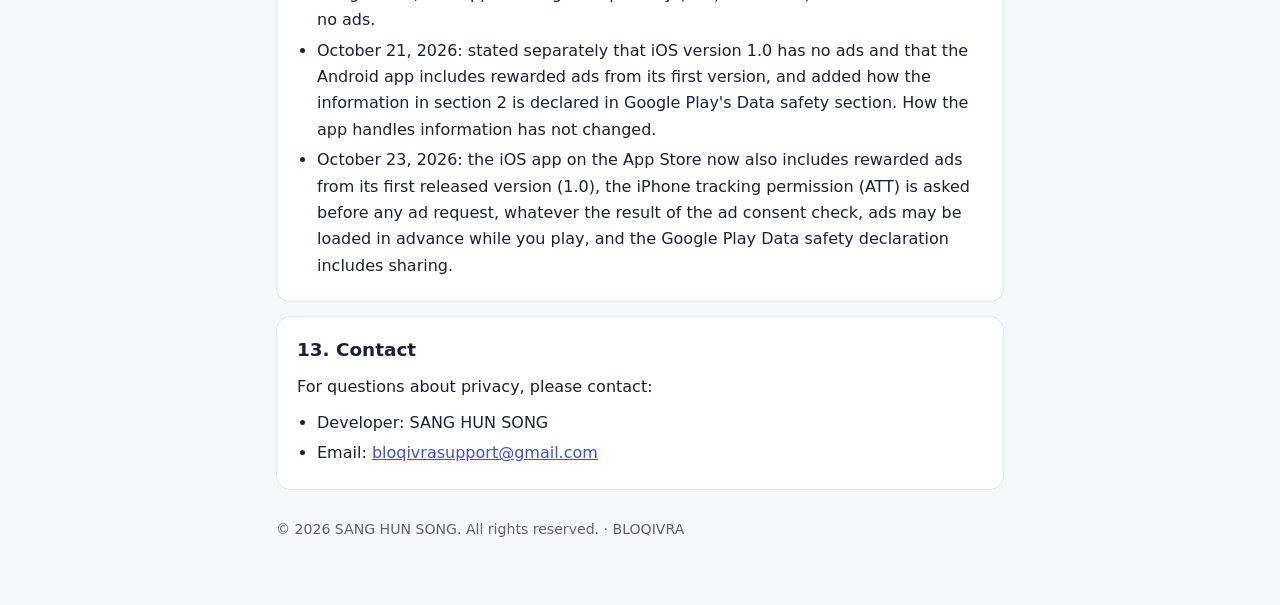
==== commit 38b7eda3: "Update BLOQIVRA privacy and support pages for the iOS release with ads Effective 2026-10-23. The iOS" ====
--- a/bloqivra/en/privacy.html
+++ b/bloqivra/en/privacy.html
@@ -12,7 +12,7 @@
     <div class="brand">BLOQIVRA</div>
     <h1>Privacy Policy</h1>
     <p class="meta">Bloqivra: Block Puzzle · iOS and Android apps</p>
-    <p class="meta">Effective date: <time datetime="2026-10-21">October 21, 2026</time> (see section 12 for the revision history)</p>
+    <p class="meta">Effective date: <time datetime="2026-10-23">October 23, 2026</time> (see section 12 for the revision history)</p>
     <nav class="lang"><a href="../ko/privacy.html" hreflang="ko" lang="ko">한국어</a> · <a href="support.html">Support</a></nav>
   </header>
 
@@ -32,7 +32,7 @@
     <h2>1. Scope</h2>
     <p>This policy applies to the iOS and Android versions of the app "Bloqivra: Block Puzzle" (the "app"), provided on the App Store and Google Play by SANG HUN SONG (the "developer").</p>
     <ul>
-      <li><strong>iOS:</strong> iOS app version 1.0 has no ads; the ad-related parts of sections 2 and 3 do not apply to it. If a later iOS version adds rewarded ads, this policy and the App Store privacy information will be updated before that version is released.</li>
+      <li><strong>iOS:</strong> The iOS app on the App Store includes rewarded ads from its first released version (1.0), so sections 2 and 3 apply to every released iOS version.</li>
       <li><strong>Android:</strong> The Android app on Google Play includes rewarded ads from its first version (1.0), so sections 2 and 3 apply to every Android version.</li>
       <li>Each store's app page shows whether the app contains ads.</li>
     </ul>
@@ -41,7 +41,7 @@
 
   <section id="ads">
     <h2>2. Rewarded ads and how Google processes information</h2>
-    <p><strong>When are ads shown?</strong> Only when the game is over and you tap "Watch an ad to continue" yourself. There are no banner ads and no ads that appear automatically. If you watch the ad to the end, you get 3 new blocks on the same board with the same score, once per game.</p>
+    <p><strong>When are ads shown?</strong> Only when the game is over and you tap "Watch an ad to continue" yourself. There are no banner ads and no ads that appear automatically. If you watch the ad to the end, you get 3 new blocks on the same board with the same score, once per game. So that the continue option is ready when the game ends, the app may load an ad in advance while you play, if ad requests are allowed. A preloaded ad is still shown only when you tap the button, and loading it sends the information below to Google. If an ad cannot be loaded, the app tries again only a few times after a short wait.</p>
     <p><strong>Ad provider:</strong> Ads are provided by Google AdMob (Google Mobile Ads SDK), an advertising service of Google LLC. The app does not connect any other ad network.</p>
     <p><strong>Information Google processes:</strong> While loading and showing an ad, the Google Mobile Ads SDK may process the following information, as described by Google.</p>
     <div class="table-wrap">
@@ -53,7 +53,7 @@
         <tr><td>Diagnostic and performance data</td><td>App and SDK launch time, hang rate, error records and similar</td><td>Improving the SDK, delivering ads</td></tr>
       </table>
     </div>
-    <p><strong>Google Play Data safety:</strong> In the Data safety section on Google Play, the information above is declared as data collected through the Google Mobile Ads SDK: approximate location, device or other IDs, app interactions and diagnostics, used for advertising, analytics (ad measurement) and fraud prevention.</p>
+    <p><strong>Google Play Data safety:</strong> In the Data safety section on Google Play, the information above is declared as data collected through the Google Mobile Ads SDK and shared with Google: approximate location, device or other IDs, app interactions and diagnostics, used for advertising, analytics (ad measurement) and fraud prevention.</p>
     <ul>
       <li><strong>No personalized ads.</strong> The app requests every ad as a non-personalized ad. Even for non-personalized ads, Google may process the information above for frequency capping, aggregated reporting and fraud prevention.</li>
       <li><strong>iPhone and tracking:</strong> In the privacy declaration it provides to Apple, the Google Mobile Ads SDK states that it uses device identifiers for "tracking" (combining them with data from other companies' apps or websites to deliver and measure ads). The app therefore asks for App Tracking Transparency (ATT) permission on iPhone and shows this in the App Store's app privacy information. Google can use the advertising identifier (IDFA) only if you allow tracking; if you do not, ad requests do not include the IDFA. Even if you allow tracking, the app requests non-personalized ads only.</li>
@@ -71,7 +71,7 @@
       <li><strong>If you do not consent:</strong> Even if you decline on the consent form, once your choice is recorded Google may, under its own policies, serve ads with limited use of personal data or serve no ads. In every case the app requests non-personalized ads only.</li>
       <li><strong>Changing or withdrawing consent:</strong> In regions that require consent, tap "Ad privacy settings" on the start screen to change or withdraw your choice at any time. After a change, an ad that was already loaded is not used, and the app checks your consent status again right before showing an ad.</li>
       <li><strong>You never have to watch ads:</strong> Ads appear only when you tap the button, so you can keep playing without watching any ad.</li>
-      <li><strong>iPhone tracking permission (ATT):</strong> On iPhone, only after the ad consent check has finished and ad requests are allowed, the app asks once whether to "Allow app to track", if you have not chosen yet. If you do not allow it, the game and the "continue with an ad" option work the same. You can change your choice at any time in iPhone Settings → Privacy &amp; Security → Tracking.</li>
+      <li><strong>iPhone tracking permission (ATT):</strong> On iPhone, after the ad consent check has finished (whatever its result) and before any ad is requested, the app asks whether to "Allow app to track", if you have not chosen yet. No ad is requested before you choose. If you do not allow it, the game and the "continue with an ad" option work the same. You can change your choice at any time in iPhone Settings → Privacy &amp; Security → Tracking.</li>
       <li><strong>US state privacy choices (opt-out of sale or sharing):</strong> Under the laws of some US states with privacy laws, such as California, sending device information to Google for ads may count as a "sale" or "sharing" of personal information. If you live in one of those states, you can opt out of the sale or sharing of your personal information in "Ad privacy settings" on the start screen, and change your choice there at any time. If you opt out, your choice is passed to Google, and Google restricts how it processes data for ads as it describes in its own guidance. The app requests non-personalized ads only, whether or not you opt out. For other requests about your rights, contact us at the email address in section 13.</li>
       <li><strong>Android advertising ID:</strong> You can reset or delete the advertising ID in your device settings under Privacy (or Google) → Ads. Menu names vary by device.</li>
     </ul>
@@ -149,6 +149,7 @@
       <li>October 16, 2026: first effective version (iOS version 1.0, no ads)</li>
       <li>October 18, 2026: added information for the upcoming Android app and the versions with ads (rewarded ads by Google AdMob, the ad consent process by Google UMP, and App Tracking Transparency (ATT) on iPhone). iOS version 1.0 has no ads.</li>
       <li>October 21, 2026: stated separately that iOS version 1.0 has no ads and that the Android app includes rewarded ads from its first version, and added how the information in section 2 is declared in Google Play's Data safety section. How the app handles information has not changed.</li>
+      <li>October 23, 2026: the iOS app on the App Store now also includes rewarded ads from its first released version (1.0), the iPhone tracking permission (ATT) is asked before any ad request, whatever the result of the ad consent check, ads may be loaded in advance while you play, and the Google Play Data safety declaration includes sharing.</li>
     </ul>
   </section>
 
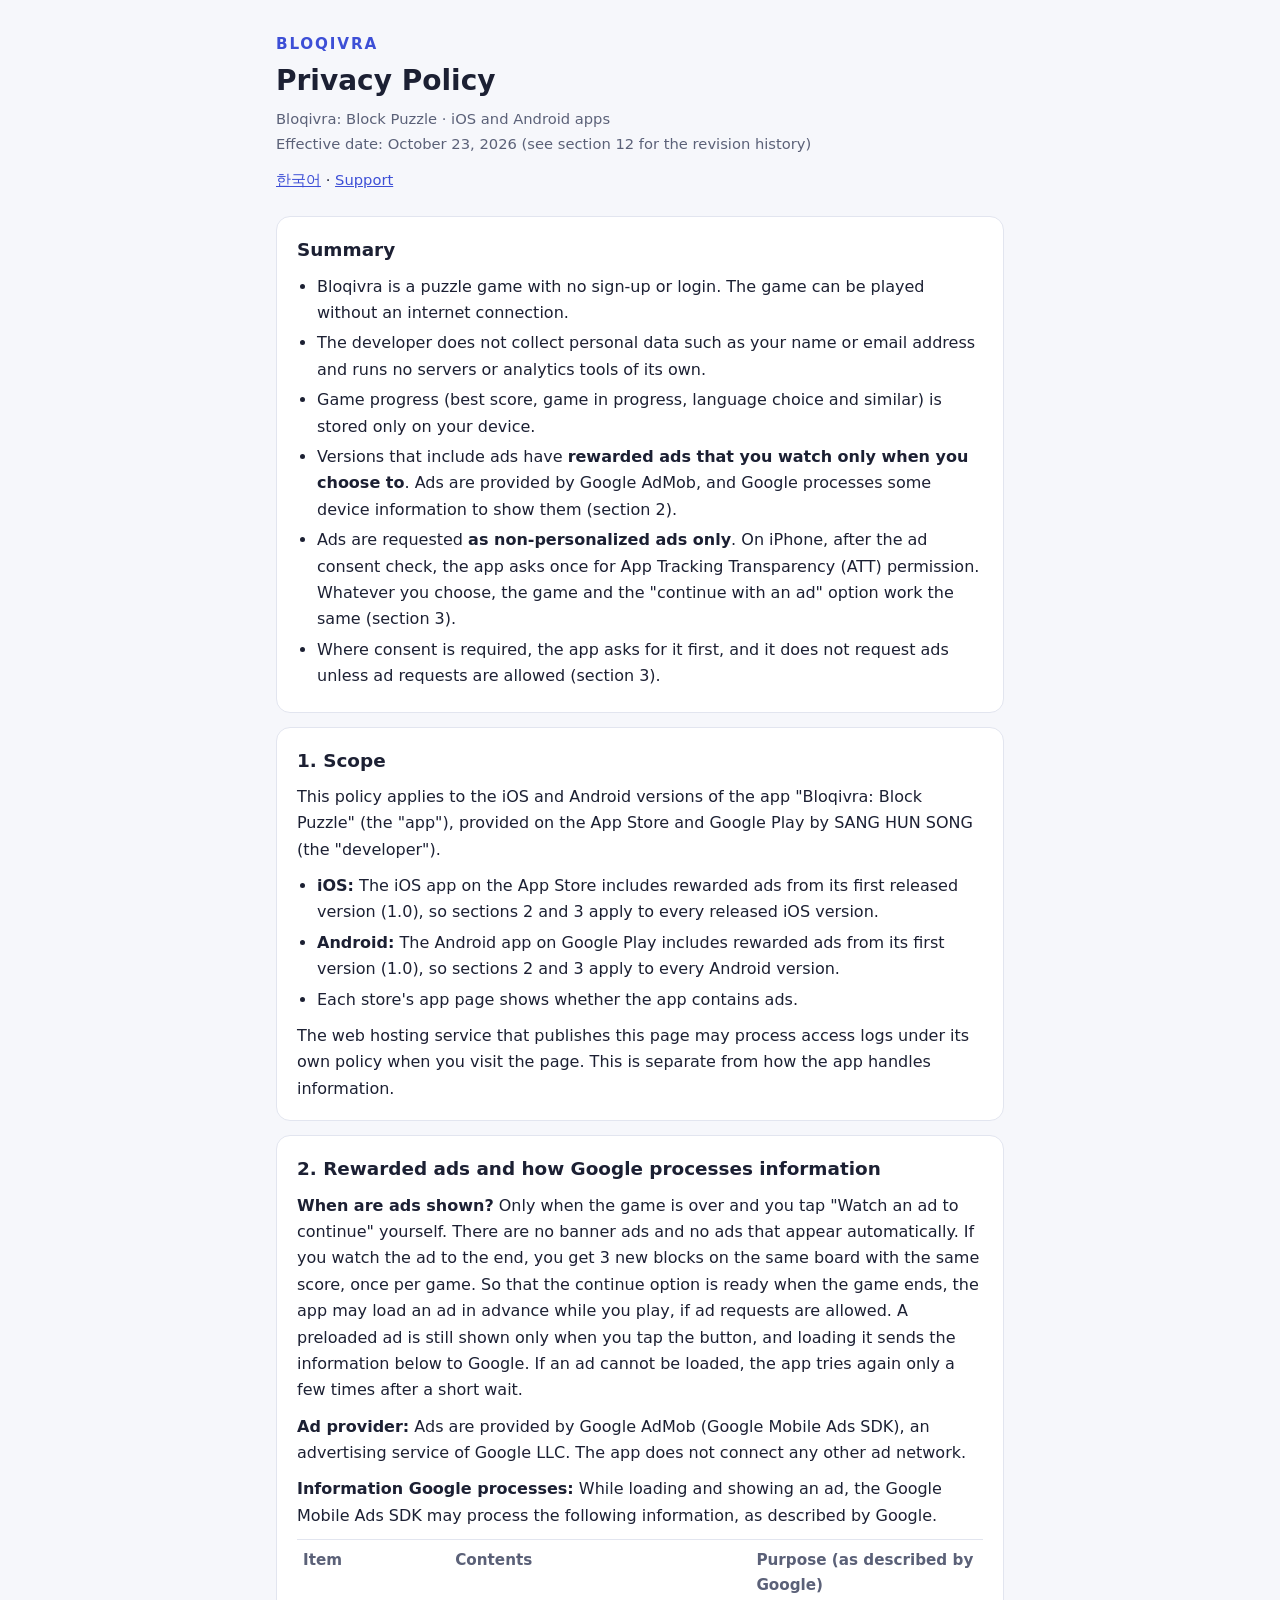
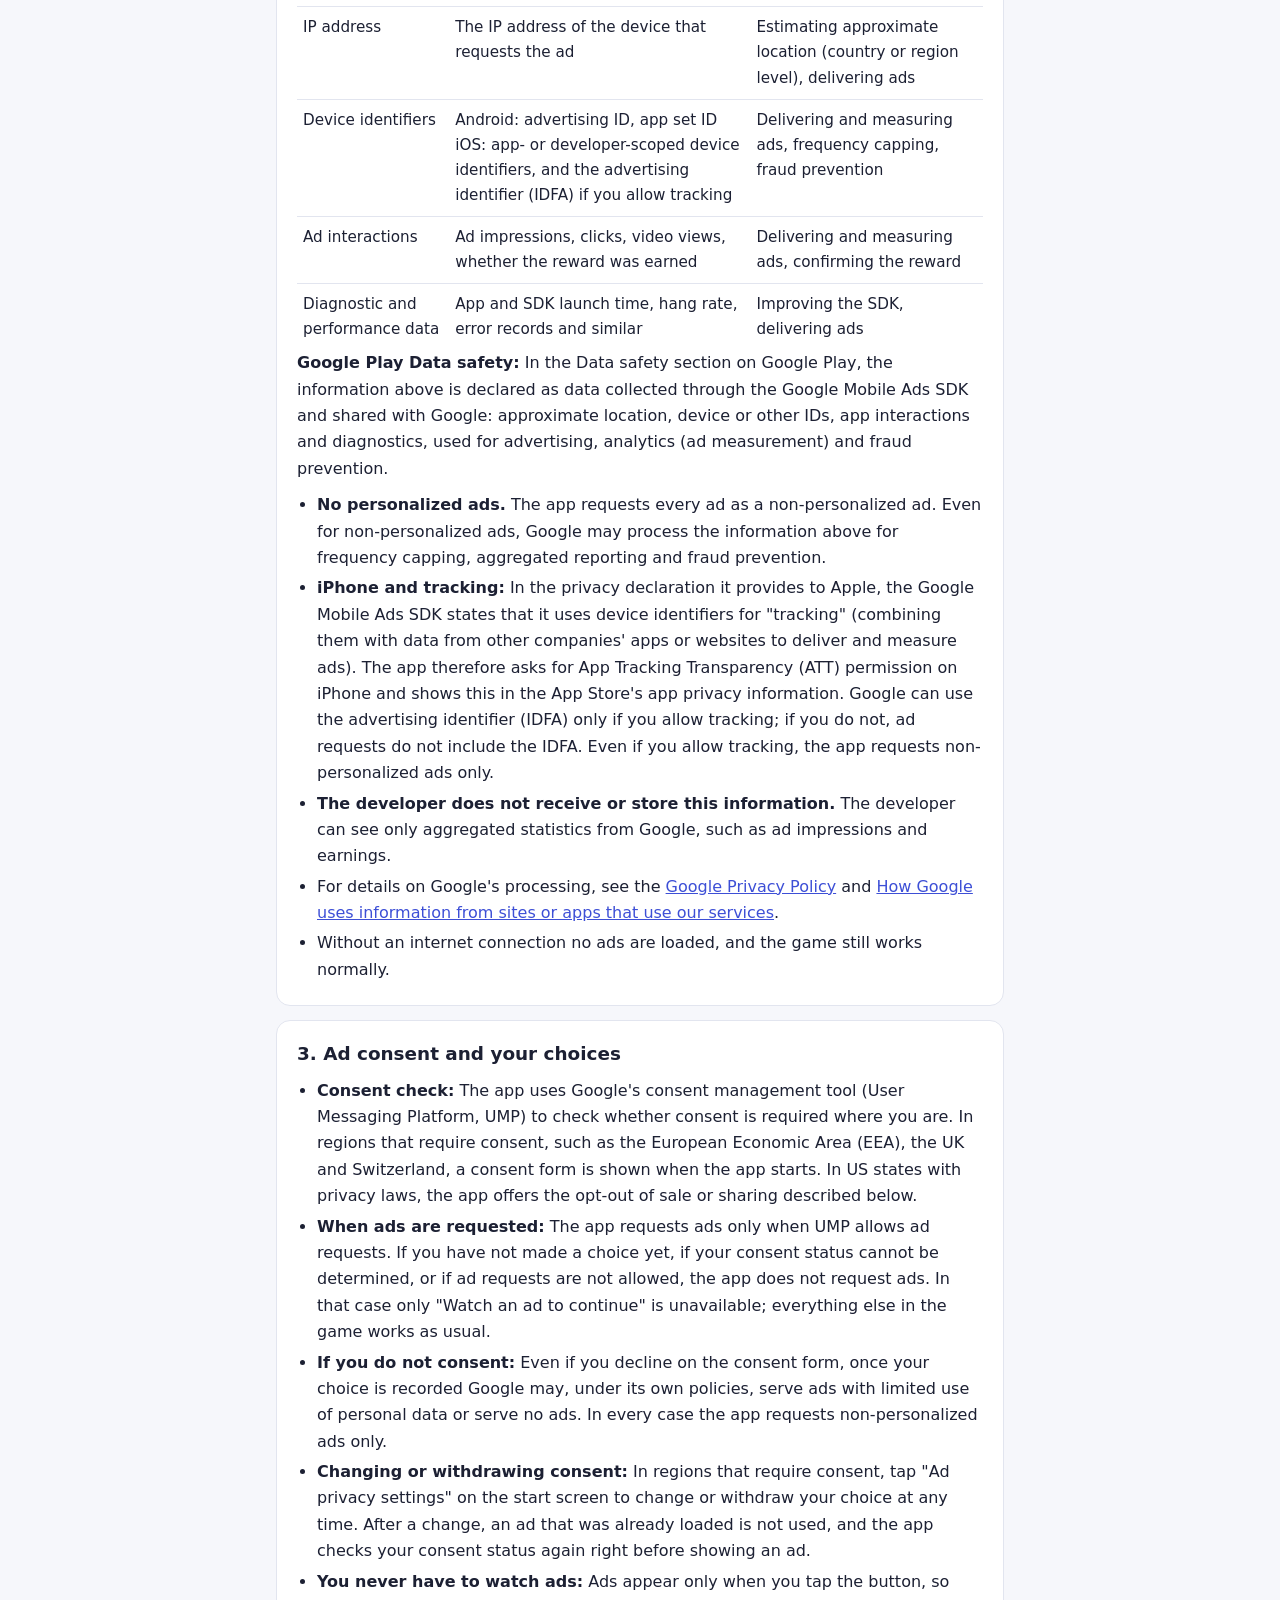
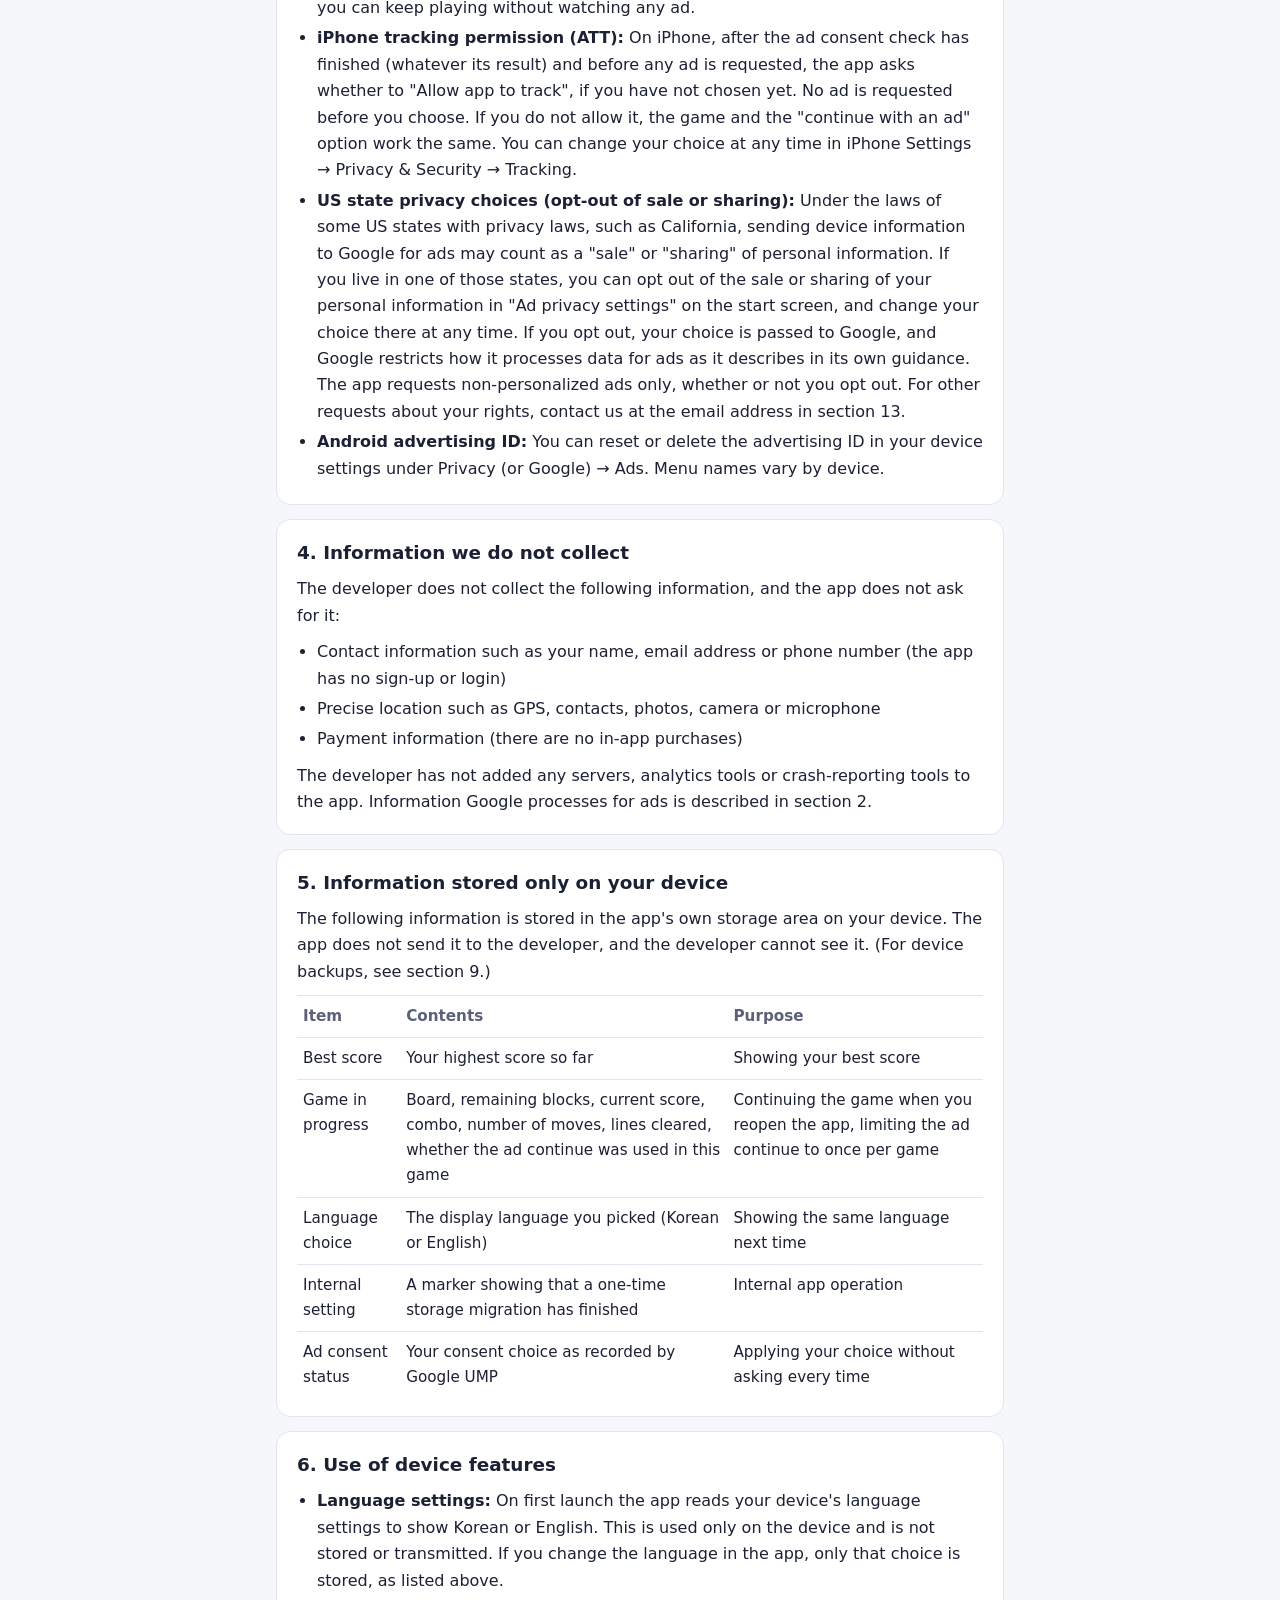
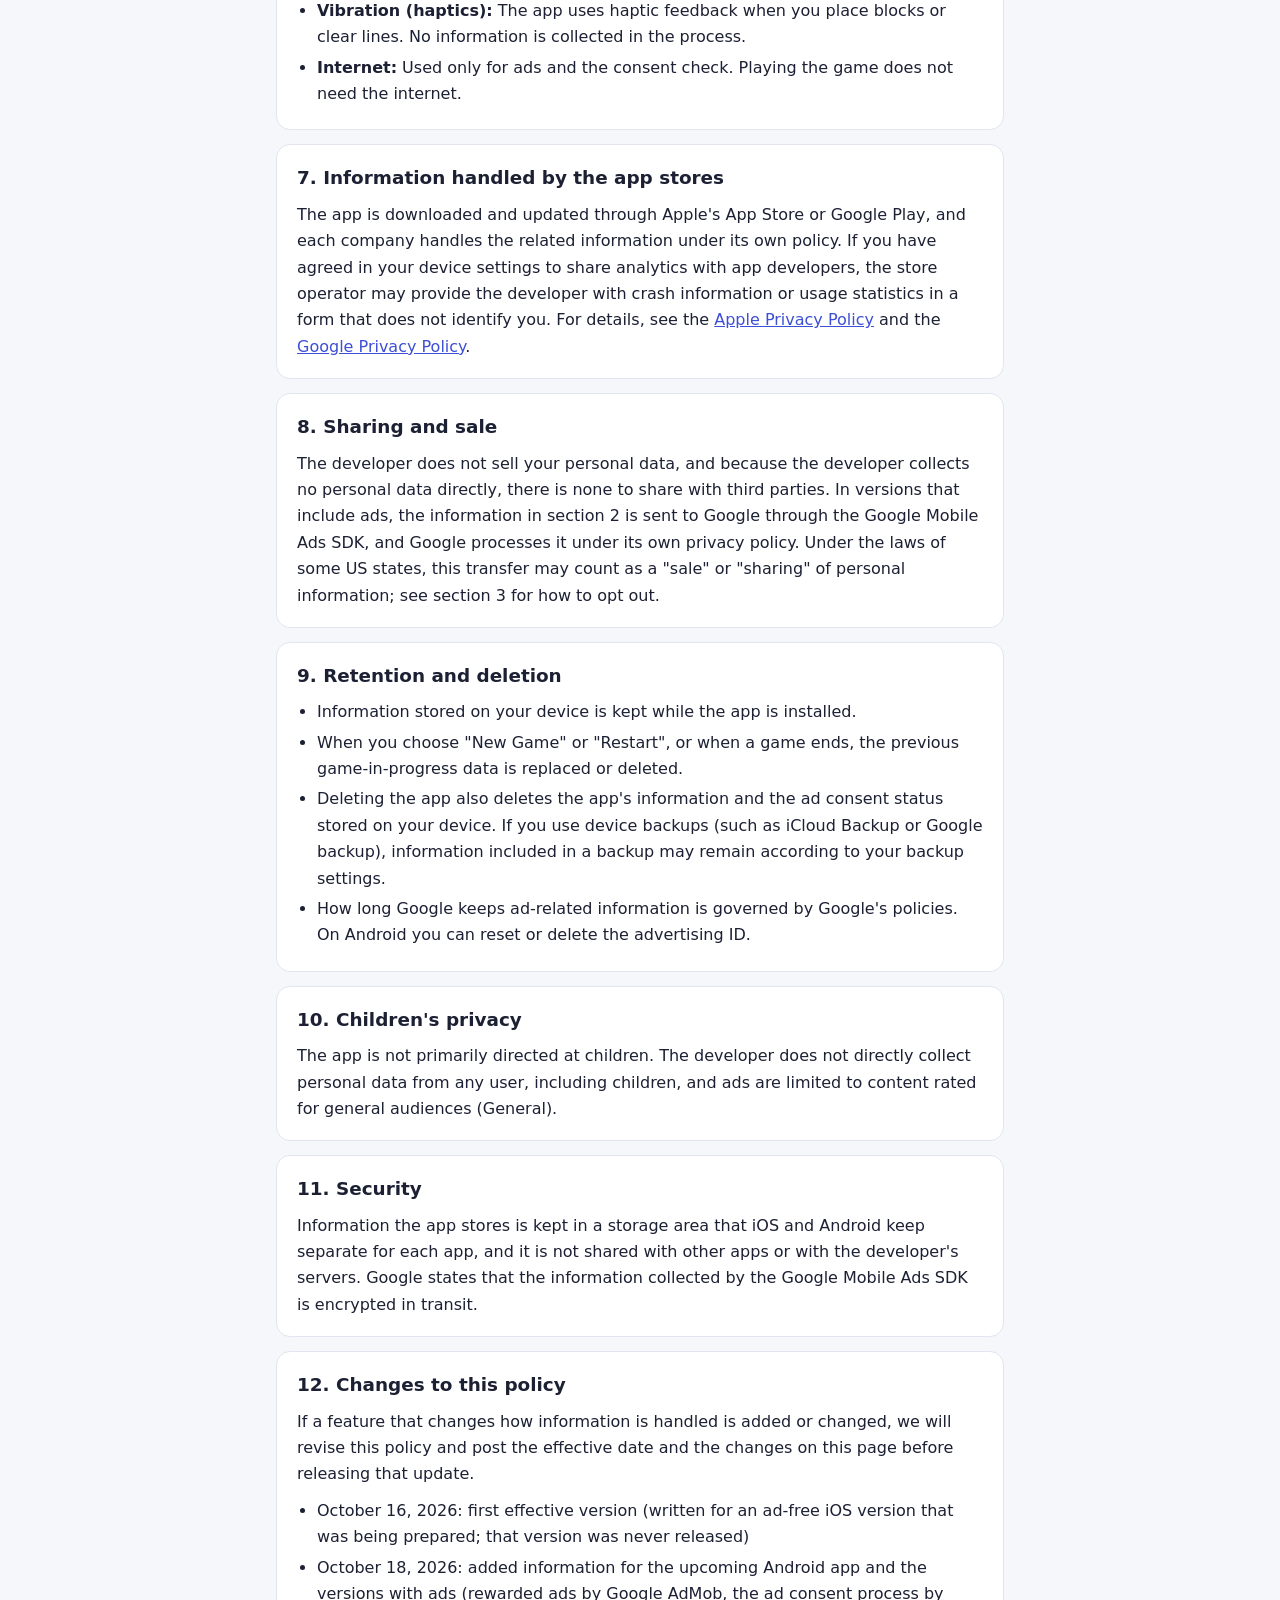
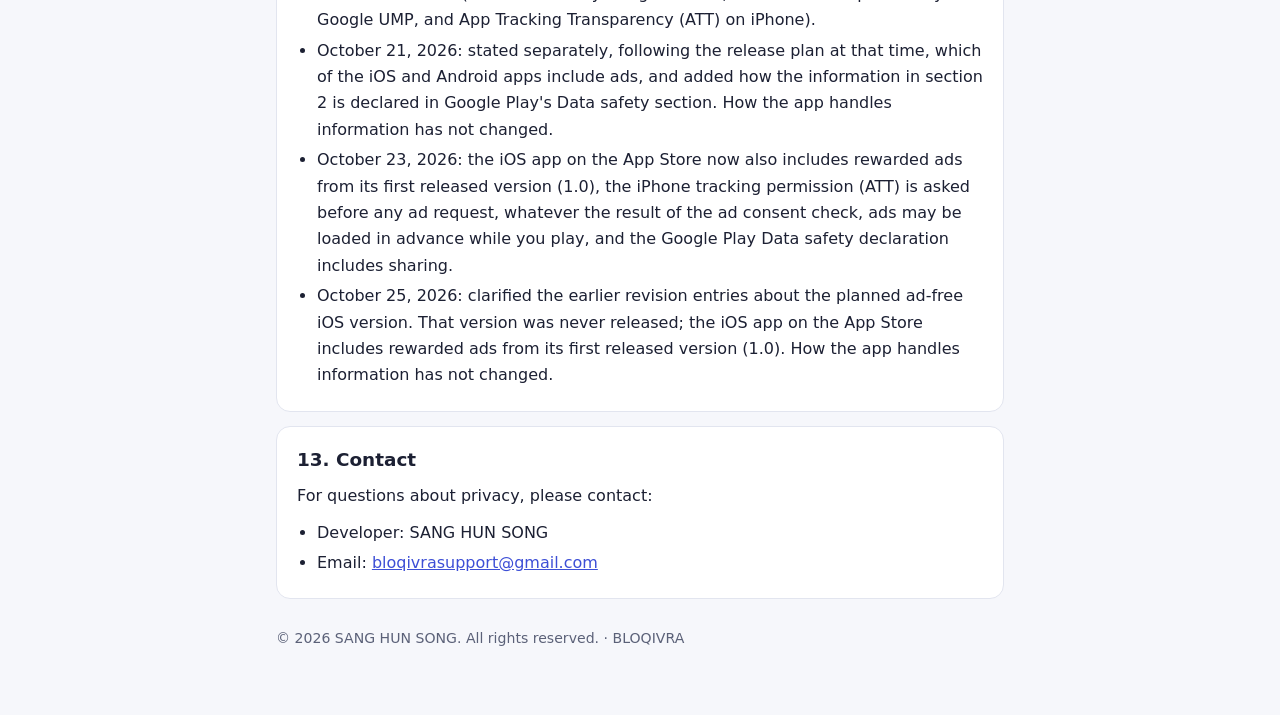
==== commit ff7d72d3: "Clarify BLOQIVRA privacy policy revision history (ko/en) The earlier entries no longer read as if iO" ====
--- a/bloqivra/en/privacy.html
+++ b/bloqivra/en/privacy.html
@@ -146,10 +146,11 @@
     <h2>12. Changes to this policy</h2>
     <p>If a feature that changes how information is handled is added or changed, we will revise this policy and post the effective date and the changes on this page before releasing that update.</p>
     <ul>
-      <li>October 16, 2026: first effective version (iOS version 1.0, no ads)</li>
-      <li>October 18, 2026: added information for the upcoming Android app and the versions with ads (rewarded ads by Google AdMob, the ad consent process by Google UMP, and App Tracking Transparency (ATT) on iPhone). iOS version 1.0 has no ads.</li>
-      <li>October 21, 2026: stated separately that iOS version 1.0 has no ads and that the Android app includes rewarded ads from its first version, and added how the information in section 2 is declared in Google Play's Data safety section. How the app handles information has not changed.</li>
+      <li>October 16, 2026: first effective version (written for an ad-free iOS version that was being prepared; that version was never released)</li>
+      <li>October 18, 2026: added information for the upcoming Android app and the versions with ads (rewarded ads by Google AdMob, the ad consent process by Google UMP, and App Tracking Transparency (ATT) on iPhone).</li>
+      <li>October 21, 2026: stated separately, following the release plan at that time, which of the iOS and Android apps include ads, and added how the information in section 2 is declared in Google Play's Data safety section. How the app handles information has not changed.</li>
       <li>October 23, 2026: the iOS app on the App Store now also includes rewarded ads from its first released version (1.0), the iPhone tracking permission (ATT) is asked before any ad request, whatever the result of the ad consent check, ads may be loaded in advance while you play, and the Google Play Data safety declaration includes sharing.</li>
+      <li>October 25, 2026: clarified the earlier revision entries about the planned ad-free iOS version. That version was never released; the iOS app on the App Store includes rewarded ads from its first released version (1.0). How the app handles information has not changed.</li>
     </ul>
   </section>
 
